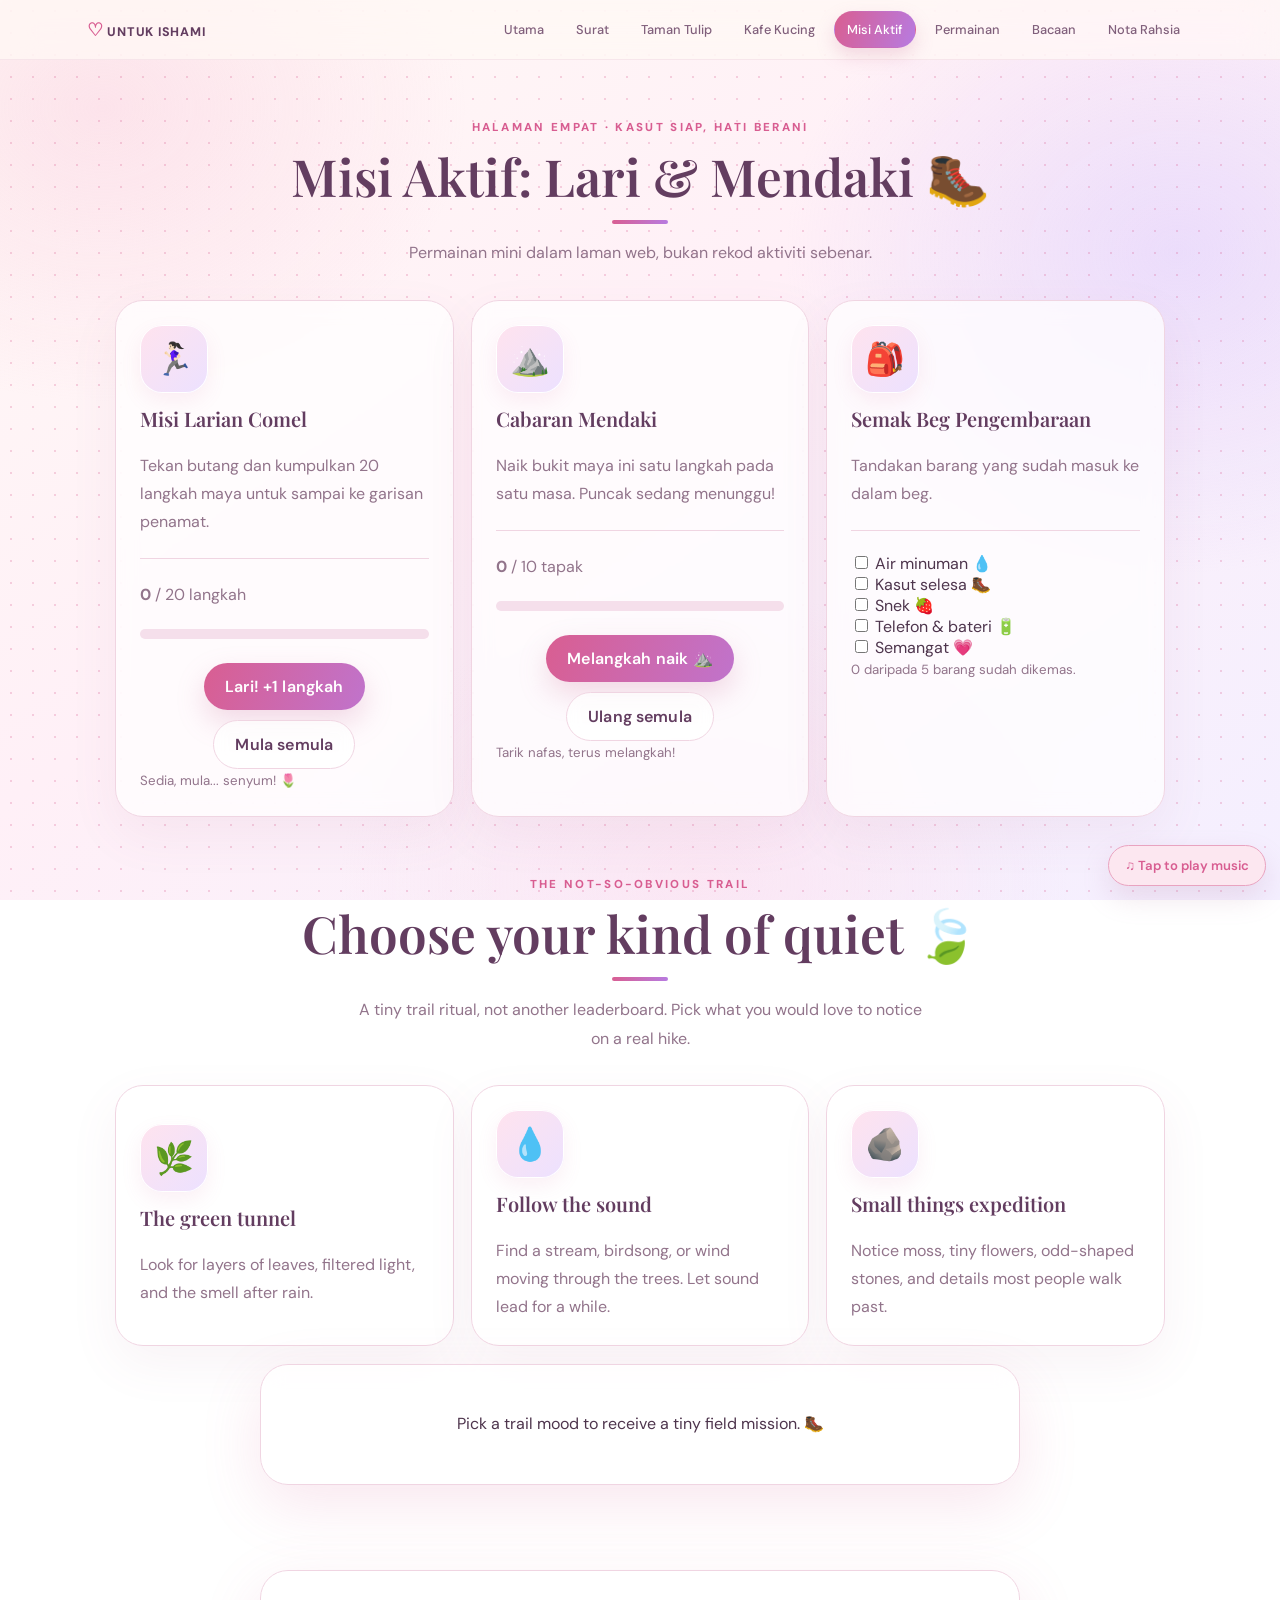
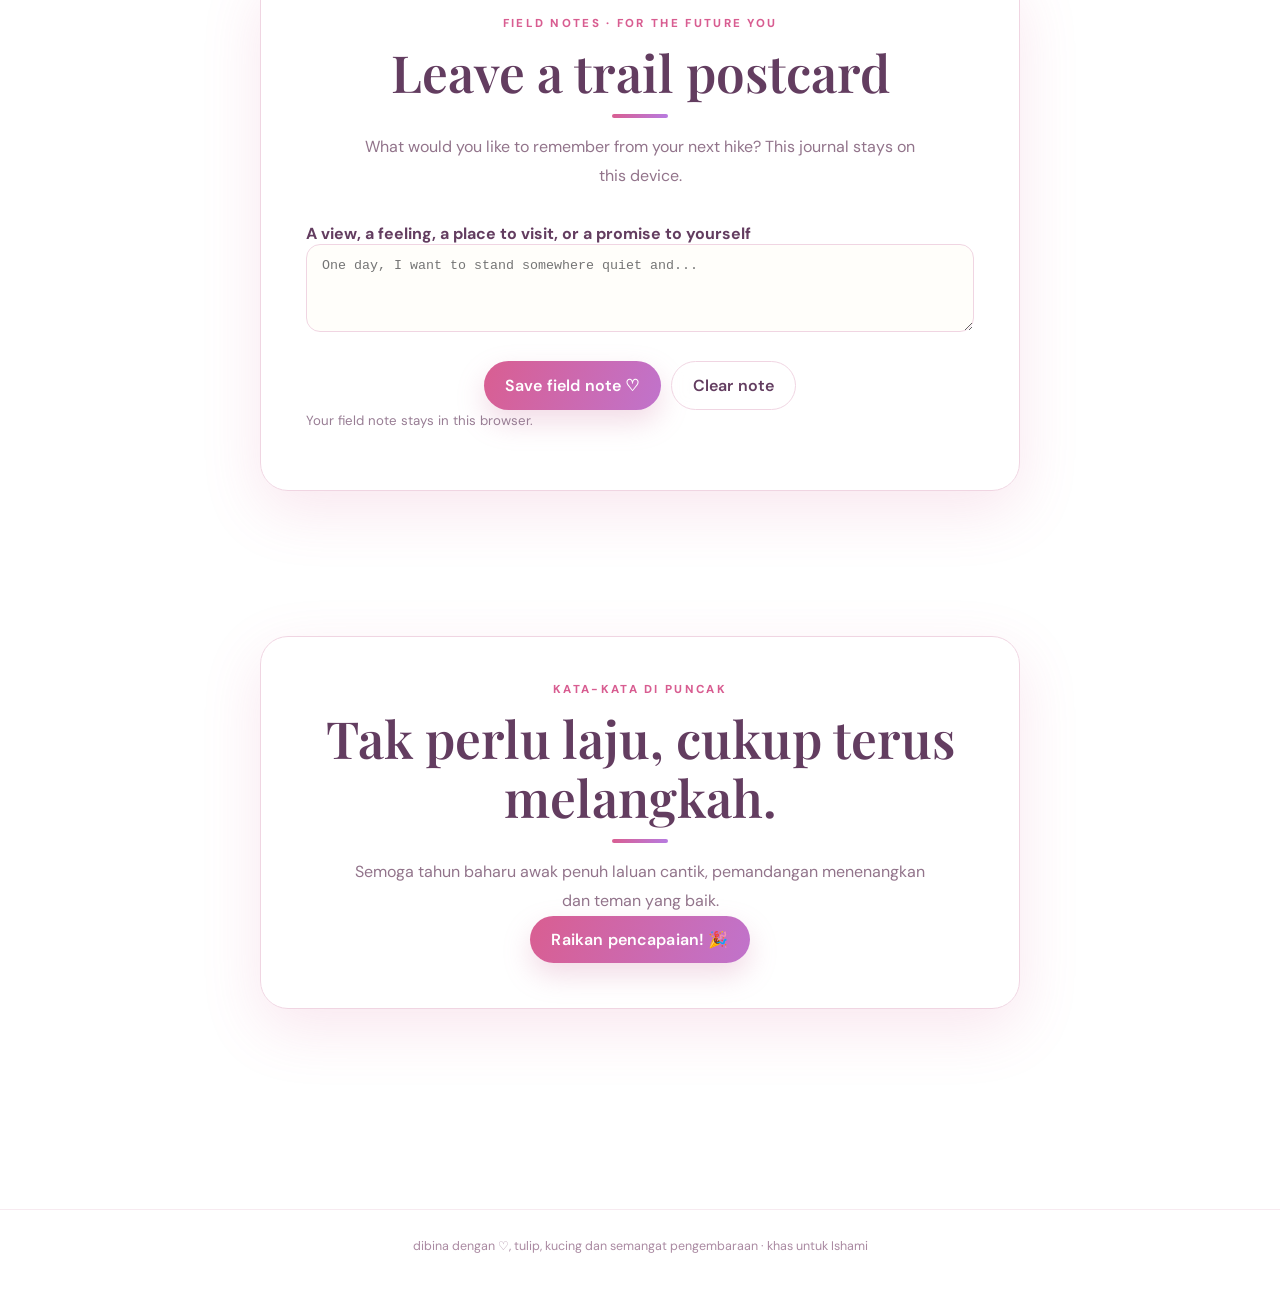
==== adventure.html @ 8a14c010 "Add files via upload" ====
<!doctype html><html lang="ms"><head><meta charset="utf-8"><meta name="viewport" content="width=device-width,initial-scale=1"><meta name="theme-color" content="#fff4f8"><title>Misi Aktif | Untuk Ishami ♡</title><link rel="icon" type="image/svg+xml" href="favicon.svg"><link rel="icon" href="favicon.ico" sizes="any"><link rel="apple-touch-icon" href="apple-touch-icon.png"><script src="lock.js"></script><script src="music.js"></script><link rel="stylesheet" href="style.css"></head><body><div class="topbar"><nav class="nav"><a class="brand" href="index.html"><span>♡</span> untuk Ishami</a><div class="navlinks"><a class="" href="index.html">Utama</a><a class="" href="letter.html">Surat</a><a class="" href="garden.html">Taman Tulip</a><a class="" href="cats.html">Kafe Kucing</a><a class="active" href="adventure.html">Misi Aktif</a><a class="" href="wishes.html">Permainan</a><a href="library.html">Bacaan</a><a href="messages.html">Nota Rahsia</a></div></nav></div><main class="section wrap"><div class="section-head"><div class="kicker">halaman empat · kasut siap, hati berani</div><h2>Misi Aktif: Lari & Mendaki 🥾</h2><p class="muted">Permainan mini dalam laman web, bukan rekod aktiviti sebenar.</p></div><div class="grid"><article class="card"><span class="big">🏃🏻‍♀️</span><h3>Misi Larian Comel</h3><p>Tekan butang dan kumpulkan 20 langkah maya untuk sampai ke garisan penamat.</p><div class="divider"></div><p><strong id="runScore">0</strong> / 20 langkah</p><div class="progress"><span id="runProgress"></span></div><div class="actions"><button class="btn" id="runStep">Lari! +1 langkah</button><button class="btn secondary" id="runReset">Mula semula</button></div><p class="tiny" id="runMessage">Sedia, mula... senyum! 🌷</p></article><article class="card"><span class="big">⛰️</span><h3>Cabaran Mendaki</h3><p>Naik bukit maya ini satu langkah pada satu masa. Puncak sedang menunggu!</p><div class="divider"></div><p><strong id="hikeScore">0</strong> / 10 tapak</p><div class="progress"><span id="hikeProgress"></span></div><div class="actions"><button class="btn" id="hikeStep">Melangkah naik ⛰️</button><button class="btn secondary" id="hikeReset">Ulang semula</button></div><p class="tiny" id="hikeMessage">Tarik nafas, terus melangkah!</p></article><article class="card"><span class="big">🎒</span><h3>Semak Beg Pengembaraan</h3><p>Tandakan barang yang sudah masuk ke dalam beg.</p><div class="divider"></div><label><input type="checkbox"> Air minuman 💧</label><br><label><input type="checkbox"> Kasut selesa 🥾</label><br><label><input type="checkbox"> Snek 🍓</label><br><label><input type="checkbox"> Telefon & bateri 🔋</label><br><label><input type="checkbox"> Semangat 💗</label><p class="tiny" id="packMessage">0 daripada 5 barang sudah dikemas.</p></article></div><section class="section"><div class="section-head"><div class="kicker">the not-so-obvious trail</div><h2>Choose your kind of quiet 🍃</h2><p class="muted">A tiny trail ritual, not another leaderboard. Pick what you would love to notice on a real hike.</p></div><div class="grid trail-moods"><button class="card trail-choice" data-trail="green"><span class="big">🌿</span><h3>The green tunnel</h3><p>Look for layers of leaves, filtered light, and the smell after rain.</p></button><button class="card trail-choice" data-trail="water"><span class="big">💧</span><h3>Follow the sound</h3><p>Find a stream, birdsong, or wind moving through the trees. Let sound lead for a while.</p></button><button class="card trail-choice" data-trail="stones"><span class="big">🪨</span><h3>Small things expedition</h3><p>Notice moss, tiny flowers, odd-shaped stones, and details most people walk past.</p></button></div><div class="panel trail-output" id="trailOutput">Pick a trail mood to receive a tiny field mission. 🥾</div></section>
<section class="section" style="padding-top:0"><div class="panel"><div class="section-head"><div class="kicker">field notes · for the future you</div><h2>Leave a trail postcard</h2><p class="muted">What would you like to remember from your next hike? This journal stays on this device.</p></div><label for="trailNote">A view, a feeling, a place to visit, or a promise to yourself</label><textarea id="trailNote" rows="4" placeholder="One day, I want to stand somewhere quiet and..."></textarea><div class="actions"><button class="btn" id="saveTrailNote">Save field note ♡</button><button class="btn secondary" id="clearTrailNote">Clear note</button></div><p id="trailSaveStatus" class="tiny">Your field note stays in this browser.</p></div></section>
<section class="section"><div class="panel section-head"><div class="kicker">kata-kata di puncak</div><h2>Tak perlu laju, cukup terus melangkah.</h2><p class="muted">Semoga tahun baharu awak penuh laluan cantik, pemandangan menenangkan dan teman yang baik.</p><button class="btn" data-burst>Raikan pencapaian! 🎉</button></div></section></main><script>(function(){let r=0,h=0;function paint(){document.getElementById('runScore').textContent=r;document.getElementById('runProgress').style.width=r/20*100+'%';document.getElementById('runMessage').textContent=r===20?'GARISAN PENAMAT! Hebatnya awak! 🏅':'Teruskan! Setiap langkah bawa awak lebih dekat. 🏃🏻‍♀️';document.getElementById('hikeScore').textContent=h;document.getElementById('hikeProgress').style.width=h/10*100+'%';document.getElementById('hikeMessage').textContent=h===10?'AWAK TIBA DI PUNCAK! Nikmati pemandangan! 🏔️':'Satu langkah lagi menuju puncak. ⛰️'}document.getElementById('runStep').onclick=()=>{if(r<20)r++;paint();if(r===20)burst()};document.getElementById('hikeStep').onclick=()=>{if(h<10)h++;paint();if(h===10)burst()};document.getElementById('runReset').onclick=()=>{r=0;paint()};document.getElementById('hikeReset').onclick=()=>{h=0;paint()};document.querySelectorAll('input[type=checkbox]').forEach(c=>c.onchange=()=>{let n=[...document.querySelectorAll('input[type=checkbox]')].filter(x=>x.checked).length;document.getElementById('packMessage').textContent=n+' daripada 5 barang sudah dikemas.'})})();document.querySelectorAll('[data-trail]').forEach(b=>b.addEventListener('click',()=>{document.querySelectorAll('[data-trail]').forEach(x=>x.classList.remove('chosen'));b.classList.add('chosen');const tips={green:'Tiny mission: find three shades of green, then stop for one minute and watch the light change. No photo required. 🌿',water:'Tiny mission: pause somewhere safe, close your eyes for ten seconds, and identify three different sounds. 💧',stones:'Tiny mission: spot one tiny living thing and one pattern in a rock or tree bark. Leave everything where it belongs. 🪨'};document.getElementById('trailOutput').textContent=tips[b.dataset.trail];}));const tn=document.getElementById('trailNote'),ts=document.getElementById('trailSaveStatus');try{tn.value=localStorage.getItem('ishamiTrailNote')||'';}catch(e){}document.getElementById('saveTrailNote').onclick=()=>{try{localStorage.setItem('ishamiTrailNote',tn.value);ts.textContent='Saved to this device. Keep this little postcard for later. ♡';}catch(e){ts.textContent='Could not save, but your note remains on screen for now.';}};document.getElementById('clearTrailNote').onclick=()=>{tn.value='';try{localStorage.removeItem('ishamiTrailNote');}catch(e){}ts.textContent='Field note cleared.';};</script><footer class="footer">dibina dengan ♡, tulip, kucing dan semangat pengembaraan · khas untuk Ishami</footer><script src="script.js"></script></body></html>
---- style.css ----
@import url('https://fonts.googleapis.com/css2?family=DM+Sans:wght@400;500;600;700&family=Great+Vibes&family=Playfair+Display:wght@500;600;700&display=swap');
:root{--rose:#d85d91;--rose2:#f5a9c8;--plum:#633d60;--ink:#4e354d;--muted:#92748b;--cream:#fff9f5;--lilac:#eee5ff;--card:#fffdfbe8;--line:#f0d5e2;--shadow:0 18px 50px #9c5b8212}
*{box-sizing:border-box}html{scroll-behavior:smooth}body{margin:0;min-height:100vh;color:var(--ink);font-family:"DM Sans",sans-serif;background:linear-gradient(145deg,#fff9f5,#fff0f7 48%,#f4efff);overflow-x:hidden}
body:before{content:"";position:fixed;inset:0;z-index:-1;pointer-events:none;opacity:.25;background-image:radial-gradient(#d85d91 1px,transparent 1px);background-size:22px 22px}
a{color:inherit;text-decoration:none}button,input{font:inherit}button{cursor:pointer}.topbar{position:sticky;top:0;z-index:20;background:#fff9f5d9;backdrop-filter:blur(16px);border-bottom:1px solid #f0d5e280}.nav{max-width:1150px;margin:auto;padding:13px 22px;display:flex;align-items:center;justify-content:space-between;gap:15px}.brand{font-weight:800;letter-spacing:.06em;font-size:.78rem;text-transform:uppercase;color:var(--plum);white-space:nowrap}.brand span{color:var(--rose);font-size:1.1rem}.navlinks{display:flex;gap:6px;align-items:center;flex-wrap:wrap;justify-content:flex-end}.navlinks a,.music-btn{padding:9px 12px;border-radius:999px;font-size:.8rem;color:#805f7b;border:1px solid transparent;background:transparent}.navlinks a:hover,.navlinks a.active{background:#fff;border-color:var(--line);color:var(--rose)}.music-btn{background:#fff;border-color:var(--line)}.wrap{width:min(1050px,calc(100% - 36px));margin:auto}.hero{min-height:78vh;display:grid;place-items:center;text-align:center;padding:75px 0 65px;position:relative}.hero-inner{max-width:800px;position:relative;z-index:1}.eyebrow,.kicker{font-size:.72rem;letter-spacing:.2em;text-transform:uppercase;font-weight:800;color:var(--rose)}h1,h2,h3,p{margin-top:0}h1{font:400 clamp(4.5rem,12vw,8.8rem)/.98 "Great Vibes",cursive;color:#b64d80;margin:20px 0;text-shadow:0 8px 30px #e9a4c633}h2{font:600 clamp(2rem,5vw,3.2rem)/1.15 "Playfair Display",serif;color:var(--plum);margin:12px 0 15px}h3{font:600 1.25rem "Playfair Display",serif;color:var(--plum)}.lead{font:500 clamp(1.1rem,3vw,1.55rem)/1.6 "Playfair Display",serif;color:#76556e;max-width:650px;margin:0 auto 15px}.muted{color:var(--muted);line-height:1.8}.btn{border:0;border-radius:999px;padding:13px 21px;background:linear-gradient(110deg,#d95e91,#b77be1);color:white;box-shadow:0 12px 28px #cf78a044;display:inline-flex;align-items:center;justify-content:center;gap:8px;transition:transform .2s,box-shadow .2s}.btn:hover{transform:translateY(-3px);box-shadow:0 16px 34px #cf78a066}.btn.secondary{background:#fff;color:var(--plum);border:1px solid var(--line);box-shadow:none}.actions{display:flex;justify-content:center;gap:10px;flex-wrap:wrap;margin-top:24px}.float{position:absolute;user-select:none;animation:drift 6s ease-in-out infinite;filter:drop-shadow(0 6px 8px #d879a533)}.f1{top:15%;left:9%;font-size:3.4rem}.f2{top:22%;right:10%;font-size:2.8rem;animation-delay:-2s}.f3{bottom:12%;left:16%;font-size:2.4rem;animation-delay:-3s}.f4{bottom:15%;right:14%;font-size:3.1rem;animation-delay:-1s}@keyframes drift{0%,100%{transform:translateY(0) rotate(-7deg)}50%{transform:translateY(-15px) rotate(8deg)}}.section{padding:60px 0 85px}.section-head{text-align:center;margin-bottom:32px}.section-head .muted{max-width:580px;margin:0 auto}.grid{display:grid;grid-template-columns:repeat(3,minmax(0,1fr));gap:17px}.card{background:var(--card);border:1px solid var(--line);border-radius:25px;padding:24px;box-shadow:var(--shadow);transition:transform .25s,border-color .25s}.card:hover{transform:translateY(-5px);border-color:#e8b6cc}.card .big{font-size:2.5rem;display:block;margin-bottom:12px}.card p{color:var(--muted);line-height:1.75;margin-bottom:0}.panel{max-width:760px;margin:0 auto;background:var(--card);border:1px solid var(--line);border-radius:28px;padding:clamp(24px,5vw,45px);box-shadow:var(--shadow)}.letter-text{font:1.08rem/2 "Playfair Display",serif;color:#76556e}.signature{font:2.7rem "Great Vibes",cursive;color:#bd5c8b;margin-top:18px}.hidden{display:none}.hidden.show{display:block;animation:fadeUp .5s ease both}@keyframes fadeUp{from{opacity:0;transform:translateY(10px)}to{opacity:1;transform:translateY(0)}}.footer{text-align:center;color:#aa8aa2;font-size:.78rem;padding:28px 15px 36px}.pill{display:inline-block;padding:7px 11px;border-radius:999px;background:#fff;border:1px solid var(--line);font-size:.78rem;color:#946a8a}.countdown{display:flex;justify-content:center;gap:10px;flex-wrap:wrap;margin:25px 0}.time-box{min-width:78px;padding:14px 12px;border-radius:18px;background:#fff;border:1px solid var(--line)}.time-box strong{display:block;font:600 1.8rem "Playfair Display",serif;color:#b64d80}.time-box span{font-size:.68rem;text-transform:uppercase;letter-spacing:.12em;color:#96728e}.tiny{font-size:.83rem;color:#987d94;line-height:1.7}.divider{height:1px;background:var(--line);margin:22px 0}.garden{display:grid;grid-template-columns:repeat(4,1fr);gap:12px}.flower{border:1px solid var(--line);border-radius:22px;min-height:130px;background:#fffdfb;display:grid;place-items:center;font-size:2.6rem;transition:transform .2s;position:relative}.flower:hover{transform:rotate(-4deg) scale(1.04)}.flower small{display:block;font-size:.72rem;color:var(--muted);text-align:center;margin-top:5px}.flower .flower-content{text-align:center}.cat-grid{display:grid;grid-template-columns:repeat(3,1fr);gap:14px}.cat{background:#fff;border:1px solid var(--line);border-radius:25px;padding:20px;text-align:center;cursor:pointer;transition:transform .2s}.cat:hover{transform:translateY(-5px) rotate(1deg)}.cat-face{font-size:4rem;display:block}.cat p{color:var(--muted);font-size:.9rem;line-height:1.6}.cat-status{min-height:25px;text-align:center;color:var(--rose);margin-top:20px;font-weight:700}.book-list{display:grid;grid-template-columns:repeat(2,1fr);gap:14px}.book{display:flex;gap:16px;align-items:center;background:#fff;border:1px solid var(--line);border-radius:22px;padding:18px}.book-cover{width:64px;height:90px;flex-shrink:0;border-radius:8px 12px 12px 8px;background:linear-gradient(135deg,#e9c1d5,#b9a4e5);box-shadow:inset 5px 0 #ffffff66;display:grid;place-items:center;font-size:1.8rem}.book:nth-child(2n) .book-cover{background:linear-gradient(135deg,#f4d7a7,#e9a9bd)}.book:nth-child(3n) .book-cover{background:linear-gradient(135deg,#c7e5d5,#b3b0e7)}.book h3{margin:0 0 6px}.book p{font-size:.85rem;color:var(--muted);line-height:1.6;margin:0}.jar{font-size:5rem;display:block;text-align:center;filter:drop-shadow(0 12px 14px #b67ba233)}.wish-output{min-height:95px;display:grid;place-items:center;text-align:center;font:1.25rem/1.6 "Playfair Display",serif;color:#855d7d;margin:18px 0}.quiz-options{display:flex;flex-wrap:wrap;justify-content:center;gap:10px;margin:22px 0}.quiz-options button{border:1px solid var(--line);background:#fff;border-radius:999px;padding:11px 16px;color:var(--plum)}.quiz-options button:hover,.quiz-options button.chosen{background:#fce7f0;border-color:#e9a3c0}.answer{min-height:26px;text-align:center;color:var(--rose);font-weight:700}.sparkle{position:fixed;pointer-events:none;z-index:99;font-size:18px;animation:pop 1s ease-out forwards}@keyframes pop{0%{opacity:1;transform:translate(0,0) scale(.5)}100%{opacity:0;transform:translate(var(--dx),var(--dy)) rotate(160deg) scale(1.5)}}.progress{height:8px;background:#f5dfeb;border-radius:99px;overflow:hidden;margin:20px 0}.progress span{display:block;height:100%;width:0;background:linear-gradient(90deg,#d95e91,#b77be1);transition:width .3s}.endcap{text-align:center;padding:30px 0}.endcap .end-emoji{font-size:2.4rem}@media(max-width:760px){.nav{align-items:flex-start;flex-direction:column}.navlinks{justify-content:flex-start}.navlinks a{padding:8px 10px}.grid{grid-template-columns:1fr}.cat-grid{grid-template-columns:repeat(2,1fr)}.garden{grid-template-columns:repeat(2,1fr)}.book-list{grid-template-columns:1fr}.f1{left:3%;top:13%}.f2{right:3%;top:18%}.f3{left:5%;bottom:8%}.f4{right:5%;bottom:9%}.hero{min-height:75vh}}@media(prefers-reduced-motion:reduce){*,*:before,*:after{animation-duration:.01ms!important;animation-iteration-count:1!important;scroll-behavior:auto!important;transition:none!important}}

/* ===================== GUI UPGRADE ===================== */
:root{--grad:linear-gradient(110deg,#d95e91,#b77be1);--glass:#ffffffb8;--glow:0 20px 60px #d85d9126}
body{background:linear-gradient(145deg,#fff9f5,#fff0f7 45%,#f4efff) fixed}
body:after{content:"";position:fixed;inset:0;z-index:-2;pointer-events:none;background:
 radial-gradient(520px 420px at 8% 12%,#f9c6dc66,transparent 70%),
 radial-gradient(560px 460px at 92% 28%,#d3c0ff66,transparent 70%),
 radial-gradient(520px 420px at 55% 98%,#ffd9e866,transparent 70%)}
:focus-visible{outline:3px solid #d85d9166;outline-offset:3px;border-radius:12px}

/* nav */
.topbar{background:#fff9f5b3;backdrop-filter:blur(18px) saturate(1.4)}
.nav{padding:11px 22px}
.navlinks a{transition:all .2s;font-weight:500}
.navlinks a.active{background:var(--grad);color:#fff;border-color:transparent;box-shadow:0 8px 18px #cf78a040}
.navlinks a:not(.active):hover{transform:translateY(-1px)}
.music-btn{transition:all .2s}.music-btn:hover,.music-btn[aria-pressed=true]{background:#fce7f0;border-color:#e9a3c0;color:var(--rose)}

/* hero */
.eyebrow{display:inline-block;padding:7px 14px;border-radius:999px;background:var(--glass);border:1px solid var(--line);box-shadow:0 6px 18px #d85d9110}
h1{background:linear-gradient(120deg,#c9457f,#a56ad8);-webkit-background-clip:text;background-clip:text;color:transparent;text-shadow:none;filter:drop-shadow(0 8px 22px #e9a4c64d);padding:0 .1em}
.hero-inner>*{animation:fadeUp .8s ease both}
.hero-inner>*:nth-child(2){animation-delay:.08s}.hero-inner>*:nth-child(3){animation-delay:.16s}.hero-inner>*:nth-child(4){animation-delay:.24s}.hero-inner>*:nth-child(5){animation-delay:.32s}.hero-inner>*:nth-child(6){animation-delay:.4s}.hero-inner>*:nth-child(7){animation-delay:.48s}
.btn{font-weight:600;letter-spacing:.01em;background-size:140% 100%;background-position:0 0}
.btn:hover{background-position:100% 0}.btn:active{transform:translateY(-1px) scale(.98)}
.btn.secondary{background:var(--glass);backdrop-filter:blur(8px)}

/* countdown boxes */
.time-box{background:var(--glass);backdrop-filter:blur(10px);border-radius:22px;min-width:88px;padding:16px 14px;box-shadow:0 12px 30px #d85d9114;position:relative;overflow:hidden}
.time-box:before{content:"";position:absolute;left:0;right:0;top:0;height:4px;background:var(--grad)}
.time-box strong{font-size:2.1rem;background:var(--grad);-webkit-background-clip:text;background-clip:text;color:transparent;font-variant-numeric:tabular-nums}

/* cards / panels */
.card{position:relative;overflow:hidden;background:var(--glass);backdrop-filter:blur(10px);border-radius:28px}
.card:before{content:"";position:absolute;inset:0 0 auto 0;height:4px;background:var(--grad);opacity:0;transition:opacity .25s}
.card:hover{transform:translateY(-7px);box-shadow:var(--glow)}.card:hover:before{opacity:1}
.card .big{width:68px;height:68px;border-radius:22px;display:grid;place-items:center;font-size:2rem;background:linear-gradient(135deg,#ffe3ee,#ece1ff);box-shadow:inset 0 0 0 1px #fff,0 8px 20px #d85d9118;transition:transform .3s}
.card:hover .big{transform:rotate(-8deg) scale(1.08)}
.panel{background:var(--glass);backdrop-filter:blur(12px);box-shadow:var(--glow)}
.section-head h2:after{content:"";display:block;width:56px;height:4px;border-radius:9px;margin:14px auto 0;background:var(--grad)}
.panel.section-head h2:after,.panel .section-head h2:after{margin-top:12px}
.flower,.cat,.book,.quiz-options button{transition:transform .2s,box-shadow .2s,background .2s,border-color .2s}
.flower:hover,.cat:hover,.book:hover{box-shadow:var(--glow)}
.flower.picked{background:linear-gradient(135deg,#ffe3ee,#ece1ff);border-color:#e9a3c0;box-shadow:var(--glow)}
.cat{background:var(--glass)}.book{background:var(--glass)}.book:hover{transform:translateY(-3px)}
.progress{height:10px}.footer{border-top:1px solid #f0d5e280;margin-top:30px}
.endcap{padding:50px 0}

/* mobile nav: one swipeable row */
@media(max-width:760px){.navlinks{flex-wrap:nowrap;overflow-x:auto;width:100%;padding-bottom:4px;scrollbar-width:none}.navlinks::-webkit-scrollbar{display:none}.navlinks a,.music-btn{white-space:nowrap;flex:none}.time-box{min-width:70px}.time-box strong{font-size:1.7rem}}

/* ===================== LOCK SCREEN ===================== */
.lock-screen{min-height:100vh;min-height:100dvh;display:grid;place-items:center;padding:28px 18px;position:relative;overflow:hidden;text-align:center}
.lock-card{position:relative;z-index:1;width:min(640px,100%);padding:clamp(28px,6vw,52px) clamp(18px,5vw,44px);border-radius:36px;background:#ffffffc7;backdrop-filter:blur(16px);border:1px solid #fff;box-shadow:0 30px 80px #b67ba233,inset 0 0 0 1px #f0d5e2;animation:fadeUp .9s ease both}
.gift{font-size:4.6rem;line-height:1;background:none;border:0;padding:6px;display:inline-block;filter:drop-shadow(0 14px 16px #b67ba24d);animation:bob 3.2s ease-in-out infinite}
.gift.shake{animation:shake .6s ease}
@keyframes bob{0%,100%{transform:translateY(0) rotate(-3deg)}50%{transform:translateY(-10px) rotate(3deg)}}
@keyframes shake{0%,100%{transform:rotate(0)}15%{transform:rotate(-14deg)}35%{transform:rotate(12deg)}55%{transform:rotate(-9deg)}75%{transform:rotate(6deg)}}
.lock-title{font-size:clamp(3.4rem,13vw,6rem);margin:14px 0 8px}
.lock-count{margin:22px 0 18px;flex-wrap:nowrap}
.lock-count .time-box{flex:1;min-width:0;max-width:130px}
.lock-bar{height:10px;background:#f5dfeb;border-radius:99px;overflow:hidden;margin:6px auto 16px;max-width:420px}
.lock-bar span{display:block;height:100%;width:3%;border-radius:99px;background:var(--grad);transition:width 1s linear}
.lk{position:absolute;user-select:none;font-size:2.6rem;animation:drift 6s ease-in-out infinite;filter:drop-shadow(0 6px 8px #d879a533);opacity:.9}
.lk1{top:9%;left:8%}.lk2{top:16%;right:9%;animation-delay:-2s}.lk3{bottom:12%;left:10%;animation-delay:-4s;font-size:3rem}.lk4{bottom:20%;right:12%;animation-delay:-1s}.lk5{top:52%;left:3%;animation-delay:-3s;font-size:2rem}.lk6{top:44%;right:4%;animation-delay:-5s;font-size:2rem;color:#d85d91}
@media(max-width:560px){.lk{font-size:1.9rem}.lock-count{gap:7px}.lock-count .time-box{padding:12px 4px;border-radius:16px}.lock-count .time-box strong{font-size:1.5rem}.lock-count .time-box span{font-size:.58rem;letter-spacing:.06em}}

/* floating music button */
.music-fab{position:fixed;right:14px;bottom:14px;z-index:9998;max-width:calc(100vw - 28px);padding:11px 16px;border-radius:999px;border:1px solid var(--line);background:#ffffffe6;backdrop-filter:blur(10px);color:var(--plum);font-weight:600;font-size:.82rem;box-shadow:0 12px 28px #b67ba233;transition:transform .2s,box-shadow .2s}
.music-fab:hover{transform:translateY(-2px);box-shadow:0 16px 34px #b67ba24d}
.music-fab[aria-pressed=true]{background:var(--grad);color:#fff;border-color:transparent}
.music-fab.waiting{animation:pulse 1.6s ease-in-out infinite;background:#fce7f0;border-color:#e9a3c0;color:var(--rose)}
@keyframes pulse{0%,100%{transform:scale(1)}50%{transform:scale(1.07)}}


/* New birthday pages: real-flower photography, next-read shelf, private notes, and trail journal */
.tulip-photo-wrap{position:relative;overflow:hidden;border-radius:22px;margin:24px 0 28px;box-shadow:0 14px 38px #9c5b8220;max-height:370px}
.tulip-photo{display:block;width:100%;height:clamp(220px,38vw,370px);object-fit:cover}
.photo-note{position:absolute;left:16px;bottom:16px;padding:10px 14px;border-radius:999px;background:#fffdf0e8;color:#80536e;font:italic 1rem "Playfair Display",serif}
.next-read-panel{max-width:820px}.book-hero{display:flex;align-items:center;gap:24px}.book-stack{display:flex;align-items:center;font-size:3rem;min-width:120px}.book-stack span{display:inline-block;margin-left:-12px;filter:drop-shadow(0 8px 8px #9c5b8220)}.book-stack span:first-child{margin-left:0;transform:rotate(-10deg)}.book-stack span:nth-child(2){transform:translateY(-8px)}.book-stack span:nth-child(3){transform:rotate(9deg)}
.next-read-form{display:grid;gap:10px}.next-read-form label,.private-note-panel label,.panel label[for="trailNote"]{font-weight:700;color:var(--plum);margin-top:7px}.next-read-form input,.next-read-form textarea,.private-note-panel textarea,.panel textarea{width:100%;border:1px solid var(--line);background:#fffefa;border-radius:14px;padding:13px 15px;color:var(--ink);outline:none}.next-read-form input:focus,.next-read-form textarea:focus,.private-note-panel textarea:focus,.panel textarea:focus{border-color:#d85d91;box-shadow:0 0 0 3px #d85d911c}
.private-note-panel{max-width:780px}.private-note-icon{text-align:center;font-size:3rem;margin-bottom:15px}.privacy-note{line-height:1.7;margin-top:25px;padding:14px 16px;border-radius:14px;background:#fff7ed;border:1px solid #f2dfca;color:#8a6d5d}.sealed-note{margin-top:24px;border:1px dashed #d85d91;border-radius:18px;padding:20px;background:#fff8fc}.sealed-note p{white-space:pre-wrap;line-height:1.9;margin-bottom:0}
.trail-choice{width:100%;text-align:left;color:inherit;border:1px solid var(--line);font:inherit;cursor:pointer}.trail-choice.chosen{border-color:var(--rose);background:#fff3f8;box-shadow:0 0 0 3px #d85d9118}.trail-output{margin-top:18px;text-align:center;line-height:1.8}.trail-moods{grid-template-columns:repeat(3,minmax(0,1fr))}
@media(max-width:700px){.book-hero{align-items:flex-start;gap:12px;flex-direction:column}.book-stack{font-size:2.4rem}.trail-moods{grid-template-columns:1fr}.nav{align-items:flex-start;flex-direction:column}.navlinks{justify-content:flex-start}.navlinks a{padding:8px 10px}}
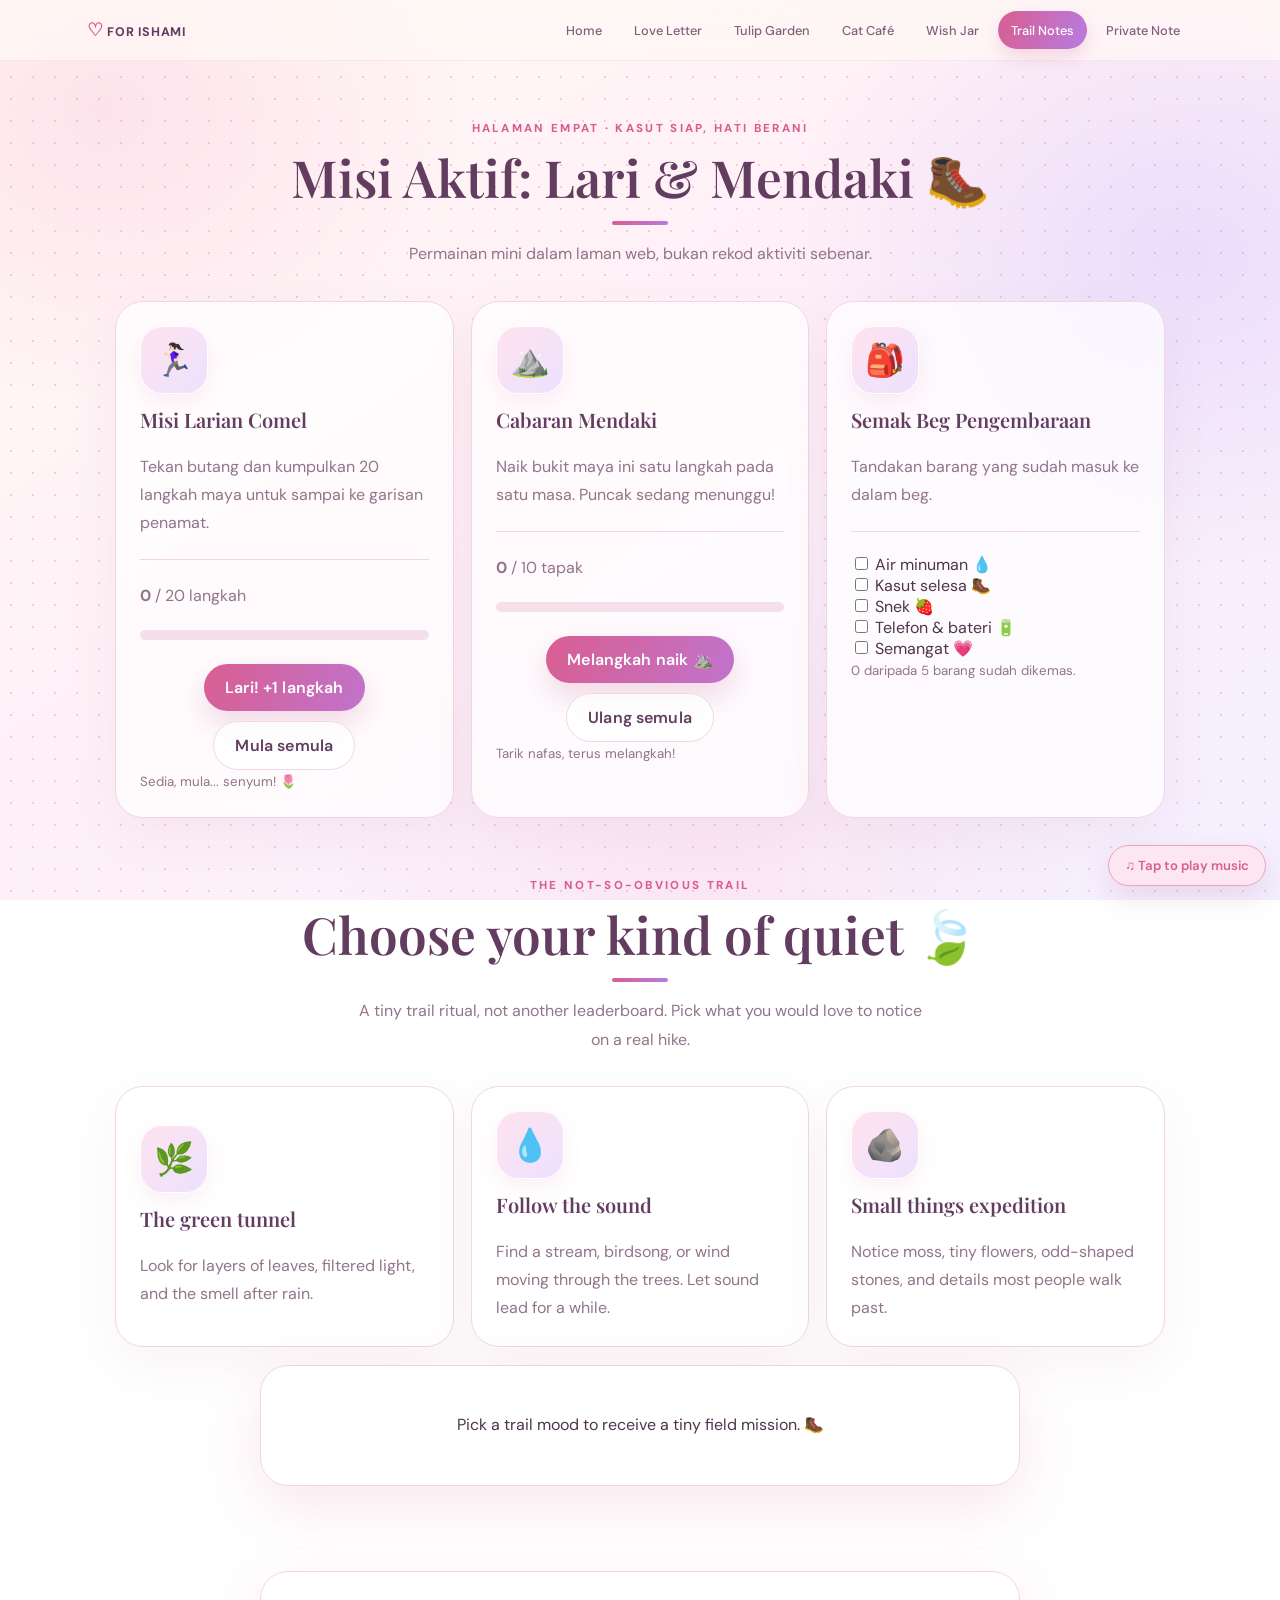
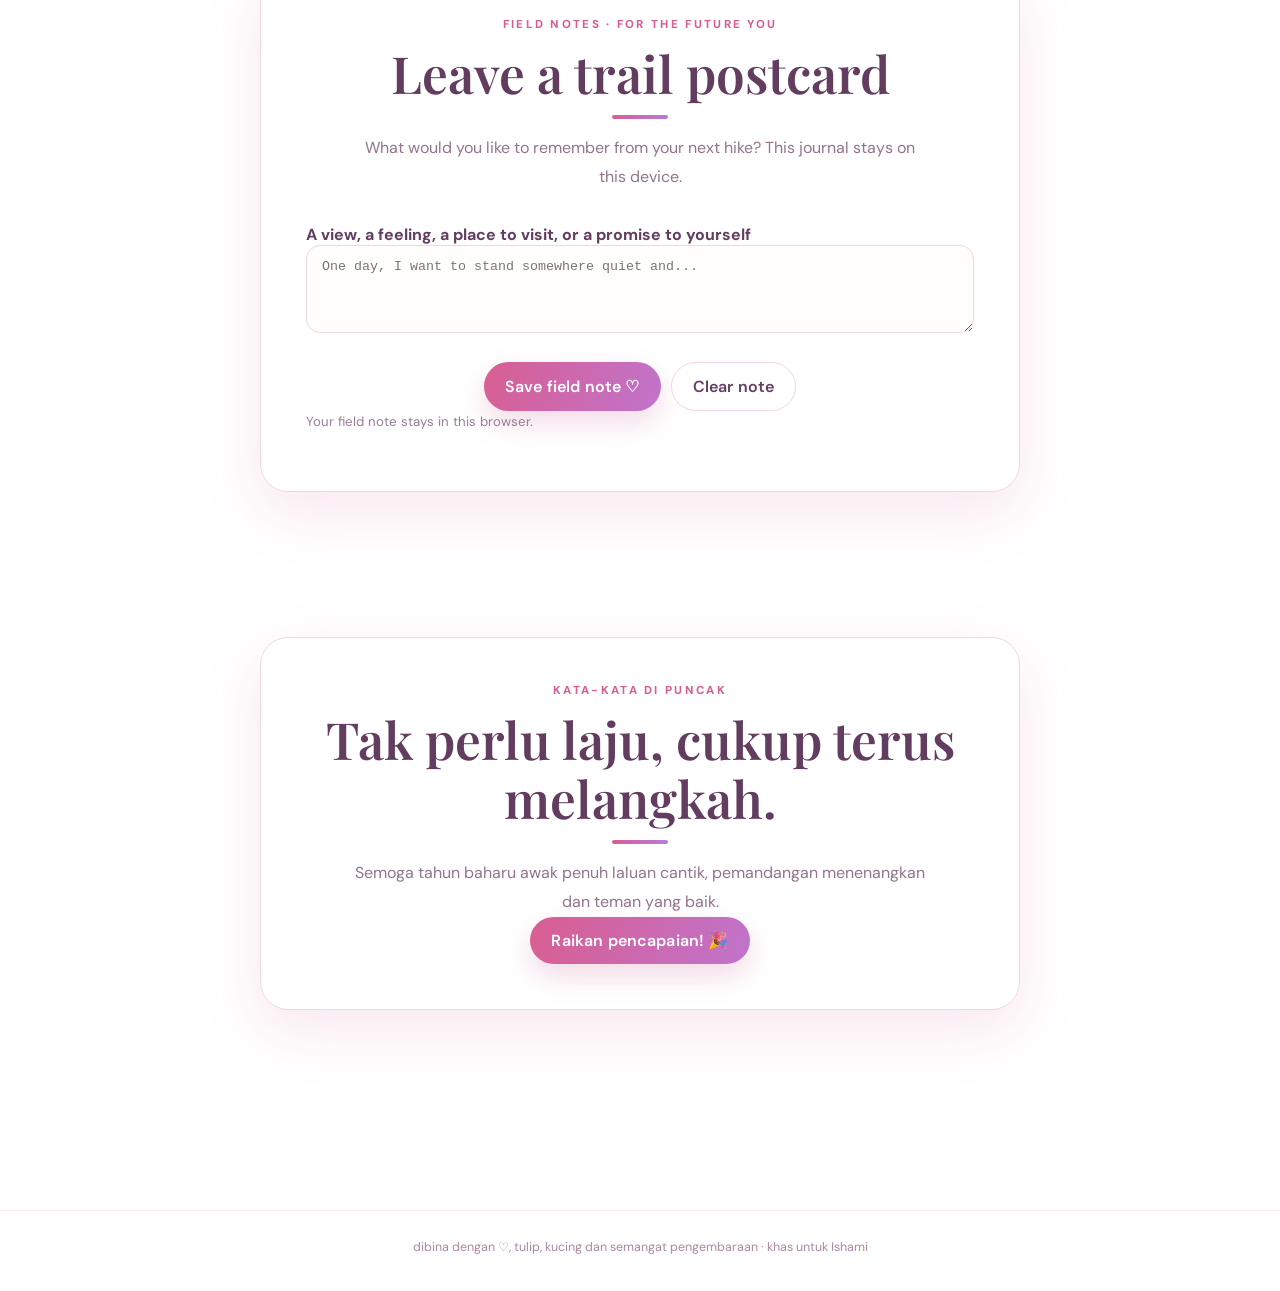
==== commit d902b32a: "Add files via upload" ====
--- a/adventure.html
+++ b/adventure.html
@@ -1,3 +1,3 @@
-<!doctype html><html lang="ms"><head><meta charset="utf-8"><meta name="viewport" content="width=device-width,initial-scale=1"><meta name="theme-color" content="#fff4f8"><title>Misi Aktif | Untuk Ishami ♡</title><link rel="icon" type="image/svg+xml" href="favicon.svg"><link rel="icon" href="favicon.ico" sizes="any"><link rel="apple-touch-icon" href="apple-touch-icon.png"><script src="lock.js"></script><script src="music.js"></script><link rel="stylesheet" href="style.css"></head><body><div class="topbar"><nav class="nav"><a class="brand" href="index.html"><span>♡</span> untuk Ishami</a><div class="navlinks"><a class="" href="index.html">Utama</a><a class="" href="letter.html">Surat</a><a class="" href="garden.html">Taman Tulip</a><a class="" href="cats.html">Kafe Kucing</a><a class="active" href="adventure.html">Misi Aktif</a><a class="" href="wishes.html">Permainan</a><a href="library.html">Bacaan</a><a href="messages.html">Nota Rahsia</a></div></nav></div><main class="section wrap"><div class="section-head"><div class="kicker">halaman empat · kasut siap, hati berani</div><h2>Misi Aktif: Lari & Mendaki 🥾</h2><p class="muted">Permainan mini dalam laman web, bukan rekod aktiviti sebenar.</p></div><div class="grid"><article class="card"><span class="big">🏃🏻‍♀️</span><h3>Misi Larian Comel</h3><p>Tekan butang dan kumpulkan 20 langkah maya untuk sampai ke garisan penamat.</p><div class="divider"></div><p><strong id="runScore">0</strong> / 20 langkah</p><div class="progress"><span id="runProgress"></span></div><div class="actions"><button class="btn" id="runStep">Lari! +1 langkah</button><button class="btn secondary" id="runReset">Mula semula</button></div><p class="tiny" id="runMessage">Sedia, mula... senyum! 🌷</p></article><article class="card"><span class="big">⛰️</span><h3>Cabaran Mendaki</h3><p>Naik bukit maya ini satu langkah pada satu masa. Puncak sedang menunggu!</p><div class="divider"></div><p><strong id="hikeScore">0</strong> / 10 tapak</p><div class="progress"><span id="hikeProgress"></span></div><div class="actions"><button class="btn" id="hikeStep">Melangkah naik ⛰️</button><button class="btn secondary" id="hikeReset">Ulang semula</button></div><p class="tiny" id="hikeMessage">Tarik nafas, terus melangkah!</p></article><article class="card"><span class="big">🎒</span><h3>Semak Beg Pengembaraan</h3><p>Tandakan barang yang sudah masuk ke dalam beg.</p><div class="divider"></div><label><input type="checkbox"> Air minuman 💧</label><br><label><input type="checkbox"> Kasut selesa 🥾</label><br><label><input type="checkbox"> Snek 🍓</label><br><label><input type="checkbox"> Telefon & bateri 🔋</label><br><label><input type="checkbox"> Semangat 💗</label><p class="tiny" id="packMessage">0 daripada 5 barang sudah dikemas.</p></article></div><section class="section"><div class="section-head"><div class="kicker">the not-so-obvious trail</div><h2>Choose your kind of quiet 🍃</h2><p class="muted">A tiny trail ritual, not another leaderboard. Pick what you would love to notice on a real hike.</p></div><div class="grid trail-moods"><button class="card trail-choice" data-trail="green"><span class="big">🌿</span><h3>The green tunnel</h3><p>Look for layers of leaves, filtered light, and the smell after rain.</p></button><button class="card trail-choice" data-trail="water"><span class="big">💧</span><h3>Follow the sound</h3><p>Find a stream, birdsong, or wind moving through the trees. Let sound lead for a while.</p></button><button class="card trail-choice" data-trail="stones"><span class="big">🪨</span><h3>Small things expedition</h3><p>Notice moss, tiny flowers, odd-shaped stones, and details most people walk past.</p></button></div><div class="panel trail-output" id="trailOutput">Pick a trail mood to receive a tiny field mission. 🥾</div></section>
+<!doctype html><html lang="ms"><head><meta charset="utf-8"><meta name="viewport" content="width=device-width,initial-scale=1,viewport-fit=cover"><meta name="theme-color" content="#fff4f8"><title>Misi Aktif | Untuk Ishami ♡</title><link rel="icon" type="image/svg+xml" href="favicon.svg"><link rel="icon" href="favicon.ico" sizes="any"><link rel="apple-touch-icon" href="apple-touch-icon.png"><script src="lock.js"></script><script src="music.js"></script><link rel="stylesheet" href="style.css"></head><body><div class="topbar"><nav class="nav"><a class="brand" href="index.html"><span>♡</span> for Ishami</a><div class="navlinks"><a class="" href="index.html">Home</a><a class="" href="letter.html">Love Letter</a><a class="" href="garden.html">Tulip Garden</a><a class="" href="cats.html">Cat Café</a><a class="" href="wishes.html">Wish Jar</a><a class="active" href="adventure.html" aria-current="page">Trail Notes</a><a class="" href="messages.html">Private Note</a></div></nav></div><main class="section wrap"><div class="section-head"><div class="kicker">halaman empat · kasut siap, hati berani</div><h2>Misi Aktif: Lari & Mendaki 🥾</h2><p class="muted">Permainan mini dalam laman web, bukan rekod aktiviti sebenar.</p></div><div class="grid"><article class="card"><span class="big">🏃🏻‍♀️</span><h3>Misi Larian Comel</h3><p>Tekan butang dan kumpulkan 20 langkah maya untuk sampai ke garisan penamat.</p><div class="divider"></div><p><strong id="runScore">0</strong> / 20 langkah</p><div class="progress"><span id="runProgress"></span></div><div class="actions"><button class="btn" id="runStep">Lari! +1 langkah</button><button class="btn secondary" id="runReset">Mula semula</button></div><p class="tiny" id="runMessage">Sedia, mula... senyum! 🌷</p></article><article class="card"><span class="big">⛰️</span><h3>Cabaran Mendaki</h3><p>Naik bukit maya ini satu langkah pada satu masa. Puncak sedang menunggu!</p><div class="divider"></div><p><strong id="hikeScore">0</strong> / 10 tapak</p><div class="progress"><span id="hikeProgress"></span></div><div class="actions"><button class="btn" id="hikeStep">Melangkah naik ⛰️</button><button class="btn secondary" id="hikeReset">Ulang semula</button></div><p class="tiny" id="hikeMessage">Tarik nafas, terus melangkah!</p></article><article class="card"><span class="big">🎒</span><h3>Semak Beg Pengembaraan</h3><p>Tandakan barang yang sudah masuk ke dalam beg.</p><div class="divider"></div><label><input type="checkbox"> Air minuman 💧</label><br><label><input type="checkbox"> Kasut selesa 🥾</label><br><label><input type="checkbox"> Snek 🍓</label><br><label><input type="checkbox"> Telefon & bateri 🔋</label><br><label><input type="checkbox"> Semangat 💗</label><p class="tiny" id="packMessage">0 daripada 5 barang sudah dikemas.</p></article></div><section class="section"><div class="section-head"><div class="kicker">the not-so-obvious trail</div><h2>Choose your kind of quiet 🍃</h2><p class="muted">A tiny trail ritual, not another leaderboard. Pick what you would love to notice on a real hike.</p></div><div class="grid trail-moods"><button class="card trail-choice" data-trail="green"><span class="big">🌿</span><h3>The green tunnel</h3><p>Look for layers of leaves, filtered light, and the smell after rain.</p></button><button class="card trail-choice" data-trail="water"><span class="big">💧</span><h3>Follow the sound</h3><p>Find a stream, birdsong, or wind moving through the trees. Let sound lead for a while.</p></button><button class="card trail-choice" data-trail="stones"><span class="big">🪨</span><h3>Small things expedition</h3><p>Notice moss, tiny flowers, odd-shaped stones, and details most people walk past.</p></button></div><div class="panel trail-output" id="trailOutput">Pick a trail mood to receive a tiny field mission. 🥾</div></section>
 <section class="section" style="padding-top:0"><div class="panel"><div class="section-head"><div class="kicker">field notes · for the future you</div><h2>Leave a trail postcard</h2><p class="muted">What would you like to remember from your next hike? This journal stays on this device.</p></div><label for="trailNote">A view, a feeling, a place to visit, or a promise to yourself</label><textarea id="trailNote" rows="4" placeholder="One day, I want to stand somewhere quiet and..."></textarea><div class="actions"><button class="btn" id="saveTrailNote">Save field note ♡</button><button class="btn secondary" id="clearTrailNote">Clear note</button></div><p id="trailSaveStatus" class="tiny">Your field note stays in this browser.</p></div></section>
 <section class="section"><div class="panel section-head"><div class="kicker">kata-kata di puncak</div><h2>Tak perlu laju, cukup terus melangkah.</h2><p class="muted">Semoga tahun baharu awak penuh laluan cantik, pemandangan menenangkan dan teman yang baik.</p><button class="btn" data-burst>Raikan pencapaian! 🎉</button></div></section></main><script>(function(){let r=0,h=0;function paint(){document.getElementById('runScore').textContent=r;document.getElementById('runProgress').style.width=r/20*100+'%';document.getElementById('runMessage').textContent=r===20?'GARISAN PENAMAT! Hebatnya awak! 🏅':'Teruskan! Setiap langkah bawa awak lebih dekat. 🏃🏻‍♀️';document.getElementById('hikeScore').textContent=h;document.getElementById('hikeProgress').style.width=h/10*100+'%';document.getElementById('hikeMessage').textContent=h===10?'AWAK TIBA DI PUNCAK! Nikmati pemandangan! 🏔️':'Satu langkah lagi menuju puncak. ⛰️'}document.getElementById('runStep').onclick=()=>{if(r<20)r++;paint();if(r===20)burst()};document.getElementById('hikeStep').onclick=()=>{if(h<10)h++;paint();if(h===10)burst()};document.getElementById('runReset').onclick=()=>{r=0;paint()};document.getElementById('hikeReset').onclick=()=>{h=0;paint()};document.querySelectorAll('input[type=checkbox]').forEach(c=>c.onchange=()=>{let n=[...document.querySelectorAll('input[type=checkbox]')].filter(x=>x.checked).length;document.getElementById('packMessage').textContent=n+' daripada 5 barang sudah dikemas.'})})();document.querySelectorAll('[data-trail]').forEach(b=>b.addEventListener('click',()=>{document.querySelectorAll('[data-trail]').forEach(x=>x.classList.remove('chosen'));b.classList.add('chosen');const tips={green:'Tiny mission: find three shades of green, then stop for one minute and watch the light change. No photo required. 🌿',water:'Tiny mission: pause somewhere safe, close your eyes for ten seconds, and identify three different sounds. 💧',stones:'Tiny mission: spot one tiny living thing and one pattern in a rock or tree bark. Leave everything where it belongs. 🪨'};document.getElementById('trailOutput').textContent=tips[b.dataset.trail];}));const tn=document.getElementById('trailNote'),ts=document.getElementById('trailSaveStatus');try{tn.value=localStorage.getItem('ishamiTrailNote')||'';}catch(e){}document.getElementById('saveTrailNote').onclick=()=>{try{localStorage.setItem('ishamiTrailNote',tn.value);ts.textContent='Saved to this device. Keep this little postcard for later. ♡';}catch(e){ts.textContent='Could not save, but your note remains on screen for now.';}};document.getElementById('clearTrailNote').onclick=()=>{tn.value='';try{localStorage.removeItem('ishamiTrailNote');}catch(e){}ts.textContent='Field note cleared.';};</script><footer class="footer">dibina dengan ♡, tulip, kucing dan semangat pengembaraan · khas untuk Ishami</footer><script src="script.js"></script></body></html>
--- a/style.css
+++ b/style.css
@@ -88,3 +88,18 @@
 .private-note-panel{max-width:780px}.private-note-icon{text-align:center;font-size:3rem;margin-bottom:15px}.privacy-note{line-height:1.7;margin-top:25px;padding:14px 16px;border-radius:14px;background:#fff7ed;border:1px solid #f2dfca;color:#8a6d5d}.sealed-note{margin-top:24px;border:1px dashed #d85d91;border-radius:18px;padding:20px;background:#fff8fc}.sealed-note p{white-space:pre-wrap;line-height:1.9;margin-bottom:0}
 .trail-choice{width:100%;text-align:left;color:inherit;border:1px solid var(--line);font:inherit;cursor:pointer}.trail-choice.chosen{border-color:var(--rose);background:#fff3f8;box-shadow:0 0 0 3px #d85d9118}.trail-output{margin-top:18px;text-align:center;line-height:1.8}.trail-moods{grid-template-columns:repeat(3,minmax(0,1fr))}
 @media(max-width:700px){.book-hero{align-items:flex-start;gap:12px;flex-direction:column}.book-stack{font-size:2.4rem}.trail-moods{grid-template-columns:1fr}.nav{align-items:flex-start;flex-direction:column}.navlinks{justify-content:flex-start}.navlinks a{padding:8px 10px}}
+
+
+/* Final polish: stable navigation, readable tap targets, and gentler transitions */
+html { scroll-padding-top: 88px; }
+body { -webkit-font-smoothing: antialiased; text-rendering: optimizeLegibility; }
+img { max-width: 100%; }
+.navlinks a { display: inline-flex; align-items: center; justify-content: center; min-height: 38px; }
+.navlinks { min-width: 0; }
+@media (max-width: 760px) {
+  .nav { gap: 8px; }
+  .navlinks { overscroll-behavior-x: contain; -webkit-overflow-scrolling: touch; }
+  .navlinks a { min-height: 40px; }
+  .wrap { width: min(1050px, calc(100% - 28px)); }
+}
+@media (prefers-reduced-motion: reduce) { html { scroll-behavior: auto; } }
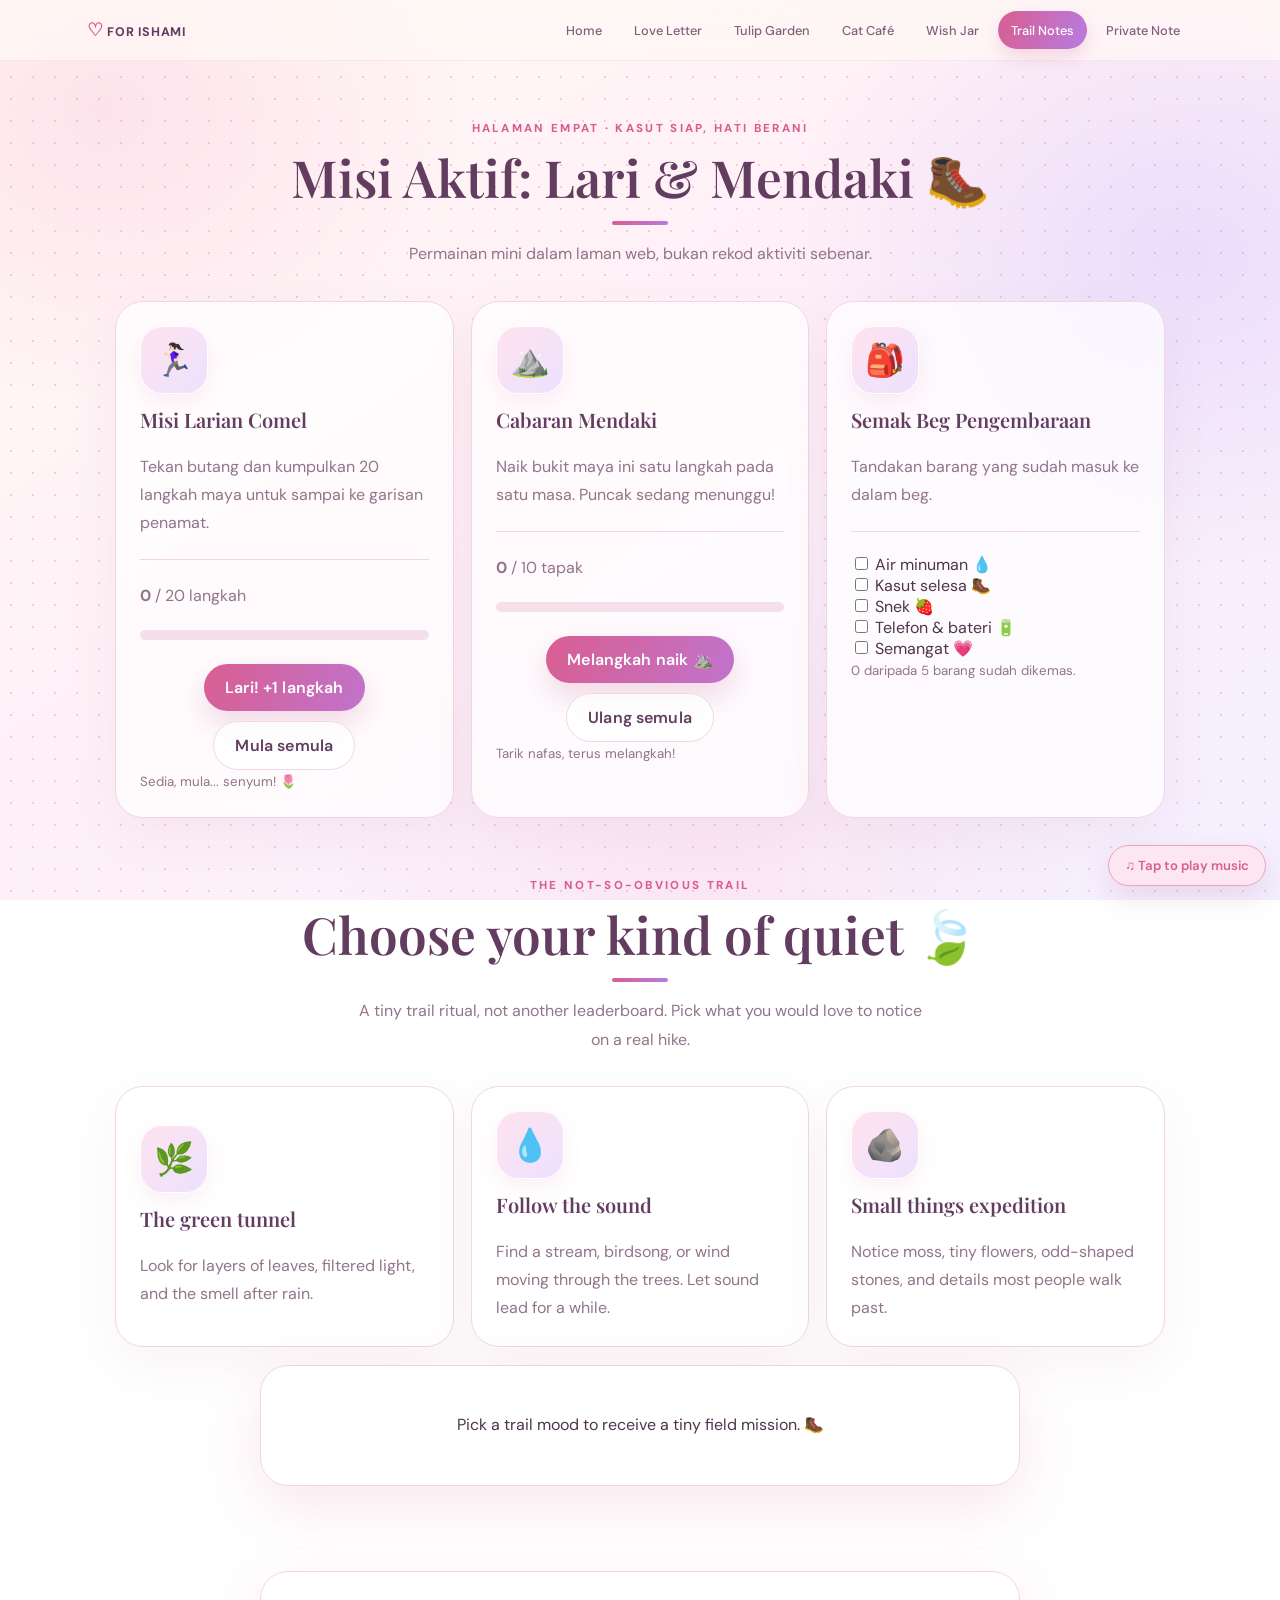
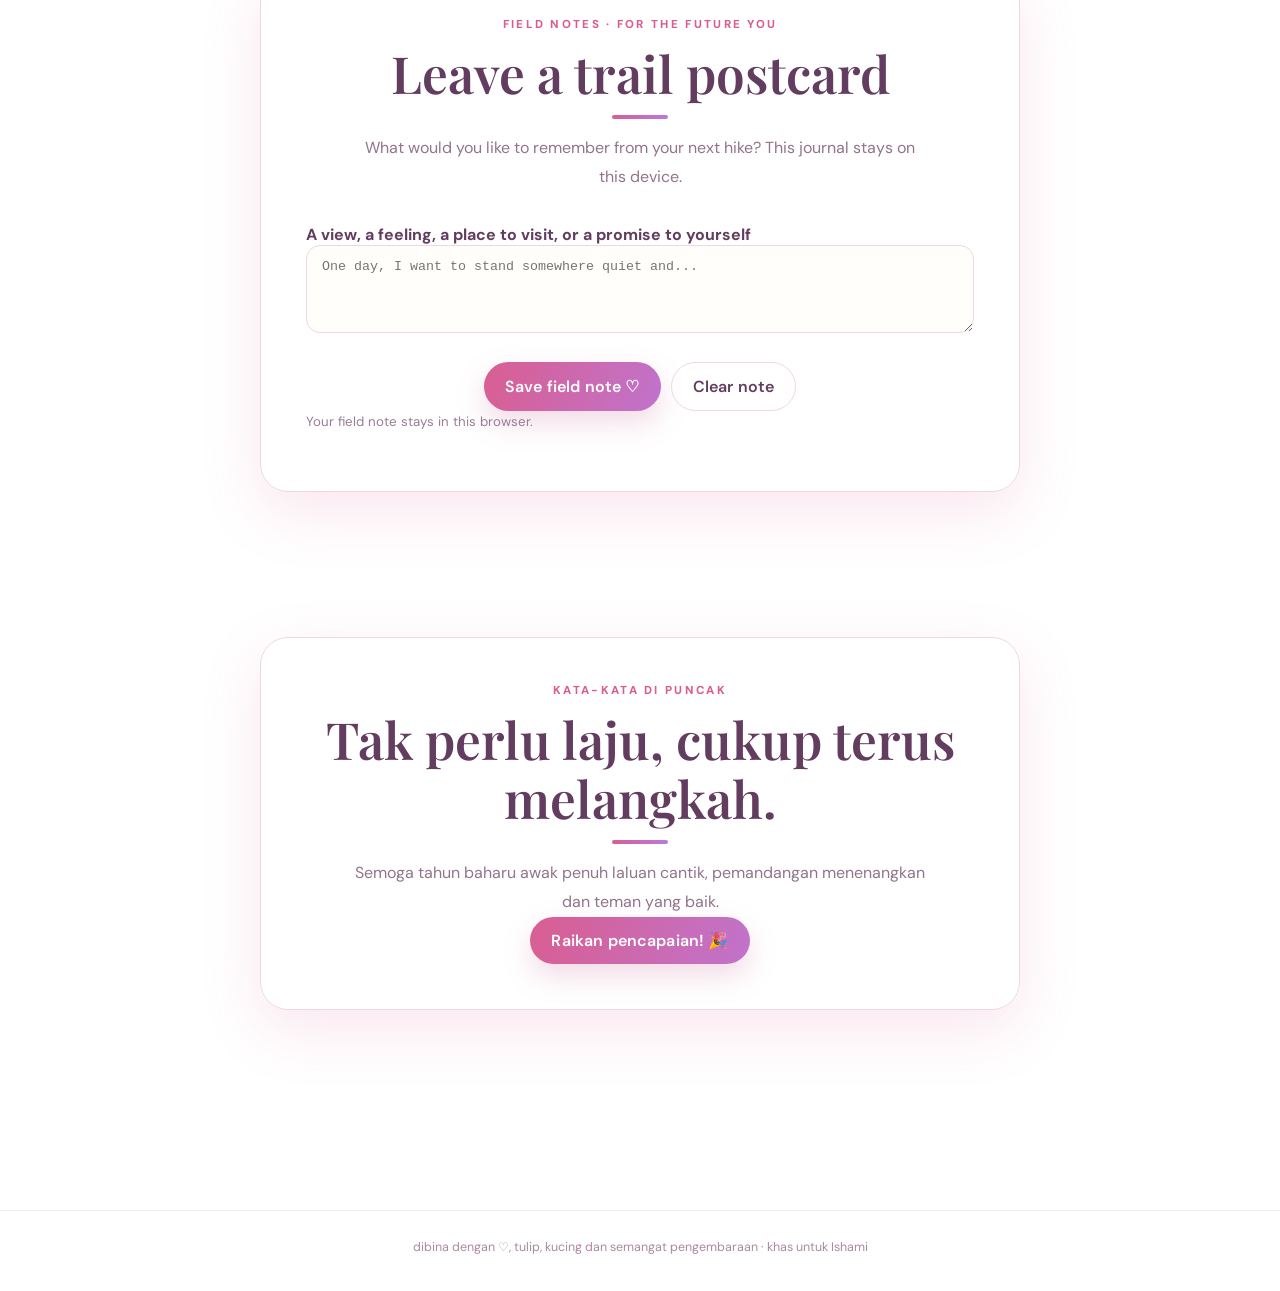
==== commit 94dcc58d: "Add files via upload" ====
--- a/adventure.html
+++ b/adventure.html
@@ -1,3 +1,3 @@
-<!doctype html><html lang="ms"><head><meta charset="utf-8"><meta name="viewport" content="width=device-width,initial-scale=1,viewport-fit=cover"><meta name="theme-color" content="#fff4f8"><title>Misi Aktif | Untuk Ishami ♡</title><link rel="icon" type="image/svg+xml" href="favicon.svg"><link rel="icon" href="favicon.ico" sizes="any"><link rel="apple-touch-icon" href="apple-touch-icon.png"><script src="lock.js"></script><script src="music.js"></script><link rel="stylesheet" href="style.css"></head><body><div class="topbar"><nav class="nav"><a class="brand" href="index.html"><span>♡</span> for Ishami</a><div class="navlinks"><a class="" href="index.html">Home</a><a class="" href="letter.html">Love Letter</a><a class="" href="garden.html">Tulip Garden</a><a class="" href="cats.html">Cat Café</a><a class="" href="wishes.html">Wish Jar</a><a class="active" href="adventure.html" aria-current="page">Trail Notes</a><a class="" href="messages.html">Private Note</a></div></nav></div><main class="section wrap"><div class="section-head"><div class="kicker">halaman empat · kasut siap, hati berani</div><h2>Misi Aktif: Lari & Mendaki 🥾</h2><p class="muted">Permainan mini dalam laman web, bukan rekod aktiviti sebenar.</p></div><div class="grid"><article class="card"><span class="big">🏃🏻‍♀️</span><h3>Misi Larian Comel</h3><p>Tekan butang dan kumpulkan 20 langkah maya untuk sampai ke garisan penamat.</p><div class="divider"></div><p><strong id="runScore">0</strong> / 20 langkah</p><div class="progress"><span id="runProgress"></span></div><div class="actions"><button class="btn" id="runStep">Lari! +1 langkah</button><button class="btn secondary" id="runReset">Mula semula</button></div><p class="tiny" id="runMessage">Sedia, mula... senyum! 🌷</p></article><article class="card"><span class="big">⛰️</span><h3>Cabaran Mendaki</h3><p>Naik bukit maya ini satu langkah pada satu masa. Puncak sedang menunggu!</p><div class="divider"></div><p><strong id="hikeScore">0</strong> / 10 tapak</p><div class="progress"><span id="hikeProgress"></span></div><div class="actions"><button class="btn" id="hikeStep">Melangkah naik ⛰️</button><button class="btn secondary" id="hikeReset">Ulang semula</button></div><p class="tiny" id="hikeMessage">Tarik nafas, terus melangkah!</p></article><article class="card"><span class="big">🎒</span><h3>Semak Beg Pengembaraan</h3><p>Tandakan barang yang sudah masuk ke dalam beg.</p><div class="divider"></div><label><input type="checkbox"> Air minuman 💧</label><br><label><input type="checkbox"> Kasut selesa 🥾</label><br><label><input type="checkbox"> Snek 🍓</label><br><label><input type="checkbox"> Telefon & bateri 🔋</label><br><label><input type="checkbox"> Semangat 💗</label><p class="tiny" id="packMessage">0 daripada 5 barang sudah dikemas.</p></article></div><section class="section"><div class="section-head"><div class="kicker">the not-so-obvious trail</div><h2>Choose your kind of quiet 🍃</h2><p class="muted">A tiny trail ritual, not another leaderboard. Pick what you would love to notice on a real hike.</p></div><div class="grid trail-moods"><button class="card trail-choice" data-trail="green"><span class="big">🌿</span><h3>The green tunnel</h3><p>Look for layers of leaves, filtered light, and the smell after rain.</p></button><button class="card trail-choice" data-trail="water"><span class="big">💧</span><h3>Follow the sound</h3><p>Find a stream, birdsong, or wind moving through the trees. Let sound lead for a while.</p></button><button class="card trail-choice" data-trail="stones"><span class="big">🪨</span><h3>Small things expedition</h3><p>Notice moss, tiny flowers, odd-shaped stones, and details most people walk past.</p></button></div><div class="panel trail-output" id="trailOutput">Pick a trail mood to receive a tiny field mission. 🥾</div></section>
+<!doctype html><html lang="ms"><head><meta charset="utf-8"><meta name="viewport" content="width=device-width,initial-scale=1,viewport-fit=cover"><meta name="theme-color" content="#fff4f8"><title>Misi Aktif | Untuk Ishami ♡</title><link rel="icon" type="image/svg+xml" href="favicon.svg"><link rel="icon" href="favicon.ico" sizes="any"><link rel="apple-touch-icon" href="apple-touch-icon.png"><script src="music.js"></script><link rel="stylesheet" href="style.css"></head><body><div class="topbar"><nav class="nav"><a class="brand" href="index.html"><span>♡</span> for Ishami</a><div class="navlinks"><a class="" href="index.html">Home</a><a class="" href="letter.html">Love Letter</a><a class="" href="garden.html">Tulip Garden</a><a class="" href="cats.html">Cat Café</a><a class="" href="wishes.html">Wish Jar</a><a class="active" href="adventure.html" aria-current="page">Trail Notes</a><a class="" href="messages.html">Private Note</a></div></nav></div><main class="section wrap"><div class="section-head"><div class="kicker">halaman empat · kasut siap, hati berani</div><h2>Misi Aktif: Lari & Mendaki 🥾</h2><p class="muted">Permainan mini dalam laman web, bukan rekod aktiviti sebenar.</p></div><div class="grid"><article class="card"><span class="big">🏃🏻‍♀️</span><h3>Misi Larian Comel</h3><p>Tekan butang dan kumpulkan 20 langkah maya untuk sampai ke garisan penamat.</p><div class="divider"></div><p><strong id="runScore">0</strong> / 20 langkah</p><div class="progress"><span id="runProgress"></span></div><div class="actions"><button class="btn" id="runStep">Lari! +1 langkah</button><button class="btn secondary" id="runReset">Mula semula</button></div><p class="tiny" id="runMessage">Sedia, mula... senyum! 🌷</p></article><article class="card"><span class="big">⛰️</span><h3>Cabaran Mendaki</h3><p>Naik bukit maya ini satu langkah pada satu masa. Puncak sedang menunggu!</p><div class="divider"></div><p><strong id="hikeScore">0</strong> / 10 tapak</p><div class="progress"><span id="hikeProgress"></span></div><div class="actions"><button class="btn" id="hikeStep">Melangkah naik ⛰️</button><button class="btn secondary" id="hikeReset">Ulang semula</button></div><p class="tiny" id="hikeMessage">Tarik nafas, terus melangkah!</p></article><article class="card"><span class="big">🎒</span><h3>Semak Beg Pengembaraan</h3><p>Tandakan barang yang sudah masuk ke dalam beg.</p><div class="divider"></div><label><input type="checkbox"> Air minuman 💧</label><br><label><input type="checkbox"> Kasut selesa 🥾</label><br><label><input type="checkbox"> Snek 🍓</label><br><label><input type="checkbox"> Telefon & bateri 🔋</label><br><label><input type="checkbox"> Semangat 💗</label><p class="tiny" id="packMessage">0 daripada 5 barang sudah dikemas.</p></article></div><section class="section"><div class="section-head"><div class="kicker">the not-so-obvious trail</div><h2>Choose your kind of quiet 🍃</h2><p class="muted">A tiny trail ritual, not another leaderboard. Pick what you would love to notice on a real hike.</p></div><div class="grid trail-moods"><button class="card trail-choice" data-trail="green"><span class="big">🌿</span><h3>The green tunnel</h3><p>Look for layers of leaves, filtered light, and the smell after rain.</p></button><button class="card trail-choice" data-trail="water"><span class="big">💧</span><h3>Follow the sound</h3><p>Find a stream, birdsong, or wind moving through the trees. Let sound lead for a while.</p></button><button class="card trail-choice" data-trail="stones"><span class="big">🪨</span><h3>Small things expedition</h3><p>Notice moss, tiny flowers, odd-shaped stones, and details most people walk past.</p></button></div><div class="panel trail-output" id="trailOutput">Pick a trail mood to receive a tiny field mission. 🥾</div></section>
 <section class="section" style="padding-top:0"><div class="panel"><div class="section-head"><div class="kicker">field notes · for the future you</div><h2>Leave a trail postcard</h2><p class="muted">What would you like to remember from your next hike? This journal stays on this device.</p></div><label for="trailNote">A view, a feeling, a place to visit, or a promise to yourself</label><textarea id="trailNote" rows="4" placeholder="One day, I want to stand somewhere quiet and..."></textarea><div class="actions"><button class="btn" id="saveTrailNote">Save field note ♡</button><button class="btn secondary" id="clearTrailNote">Clear note</button></div><p id="trailSaveStatus" class="tiny">Your field note stays in this browser.</p></div></section>
 <section class="section"><div class="panel section-head"><div class="kicker">kata-kata di puncak</div><h2>Tak perlu laju, cukup terus melangkah.</h2><p class="muted">Semoga tahun baharu awak penuh laluan cantik, pemandangan menenangkan dan teman yang baik.</p><button class="btn" data-burst>Raikan pencapaian! 🎉</button></div></section></main><script>(function(){let r=0,h=0;function paint(){document.getElementById('runScore').textContent=r;document.getElementById('runProgress').style.width=r/20*100+'%';document.getElementById('runMessage').textContent=r===20?'GARISAN PENAMAT! Hebatnya awak! 🏅':'Teruskan! Setiap langkah bawa awak lebih dekat. 🏃🏻‍♀️';document.getElementById('hikeScore').textContent=h;document.getElementById('hikeProgress').style.width=h/10*100+'%';document.getElementById('hikeMessage').textContent=h===10?'AWAK TIBA DI PUNCAK! Nikmati pemandangan! 🏔️':'Satu langkah lagi menuju puncak. ⛰️'}document.getElementById('runStep').onclick=()=>{if(r<20)r++;paint();if(r===20)burst()};document.getElementById('hikeStep').onclick=()=>{if(h<10)h++;paint();if(h===10)burst()};document.getElementById('runReset').onclick=()=>{r=0;paint()};document.getElementById('hikeReset').onclick=()=>{h=0;paint()};document.querySelectorAll('input[type=checkbox]').forEach(c=>c.onchange=()=>{let n=[...document.querySelectorAll('input[type=checkbox]')].filter(x=>x.checked).length;document.getElementById('packMessage').textContent=n+' daripada 5 barang sudah dikemas.'})})();document.querySelectorAll('[data-trail]').forEach(b=>b.addEventListener('click',()=>{document.querySelectorAll('[data-trail]').forEach(x=>x.classList.remove('chosen'));b.classList.add('chosen');const tips={green:'Tiny mission: find three shades of green, then stop for one minute and watch the light change. No photo required. 🌿',water:'Tiny mission: pause somewhere safe, close your eyes for ten seconds, and identify three different sounds. 💧',stones:'Tiny mission: spot one tiny living thing and one pattern in a rock or tree bark. Leave everything where it belongs. 🪨'};document.getElementById('trailOutput').textContent=tips[b.dataset.trail];}));const tn=document.getElementById('trailNote'),ts=document.getElementById('trailSaveStatus');try{tn.value=localStorage.getItem('ishamiTrailNote')||'';}catch(e){}document.getElementById('saveTrailNote').onclick=()=>{try{localStorage.setItem('ishamiTrailNote',tn.value);ts.textContent='Saved to this device. Keep this little postcard for later. ♡';}catch(e){ts.textContent='Could not save, but your note remains on screen for now.';}};document.getElementById('clearTrailNote').onclick=()=>{tn.value='';try{localStorage.removeItem('ishamiTrailNote');}catch(e){}ts.textContent='Field note cleared.';};</script><footer class="footer">dibina dengan ♡, tulip, kucing dan semangat pengembaraan · khas untuk Ishami</footer><script src="script.js"></script></body></html>
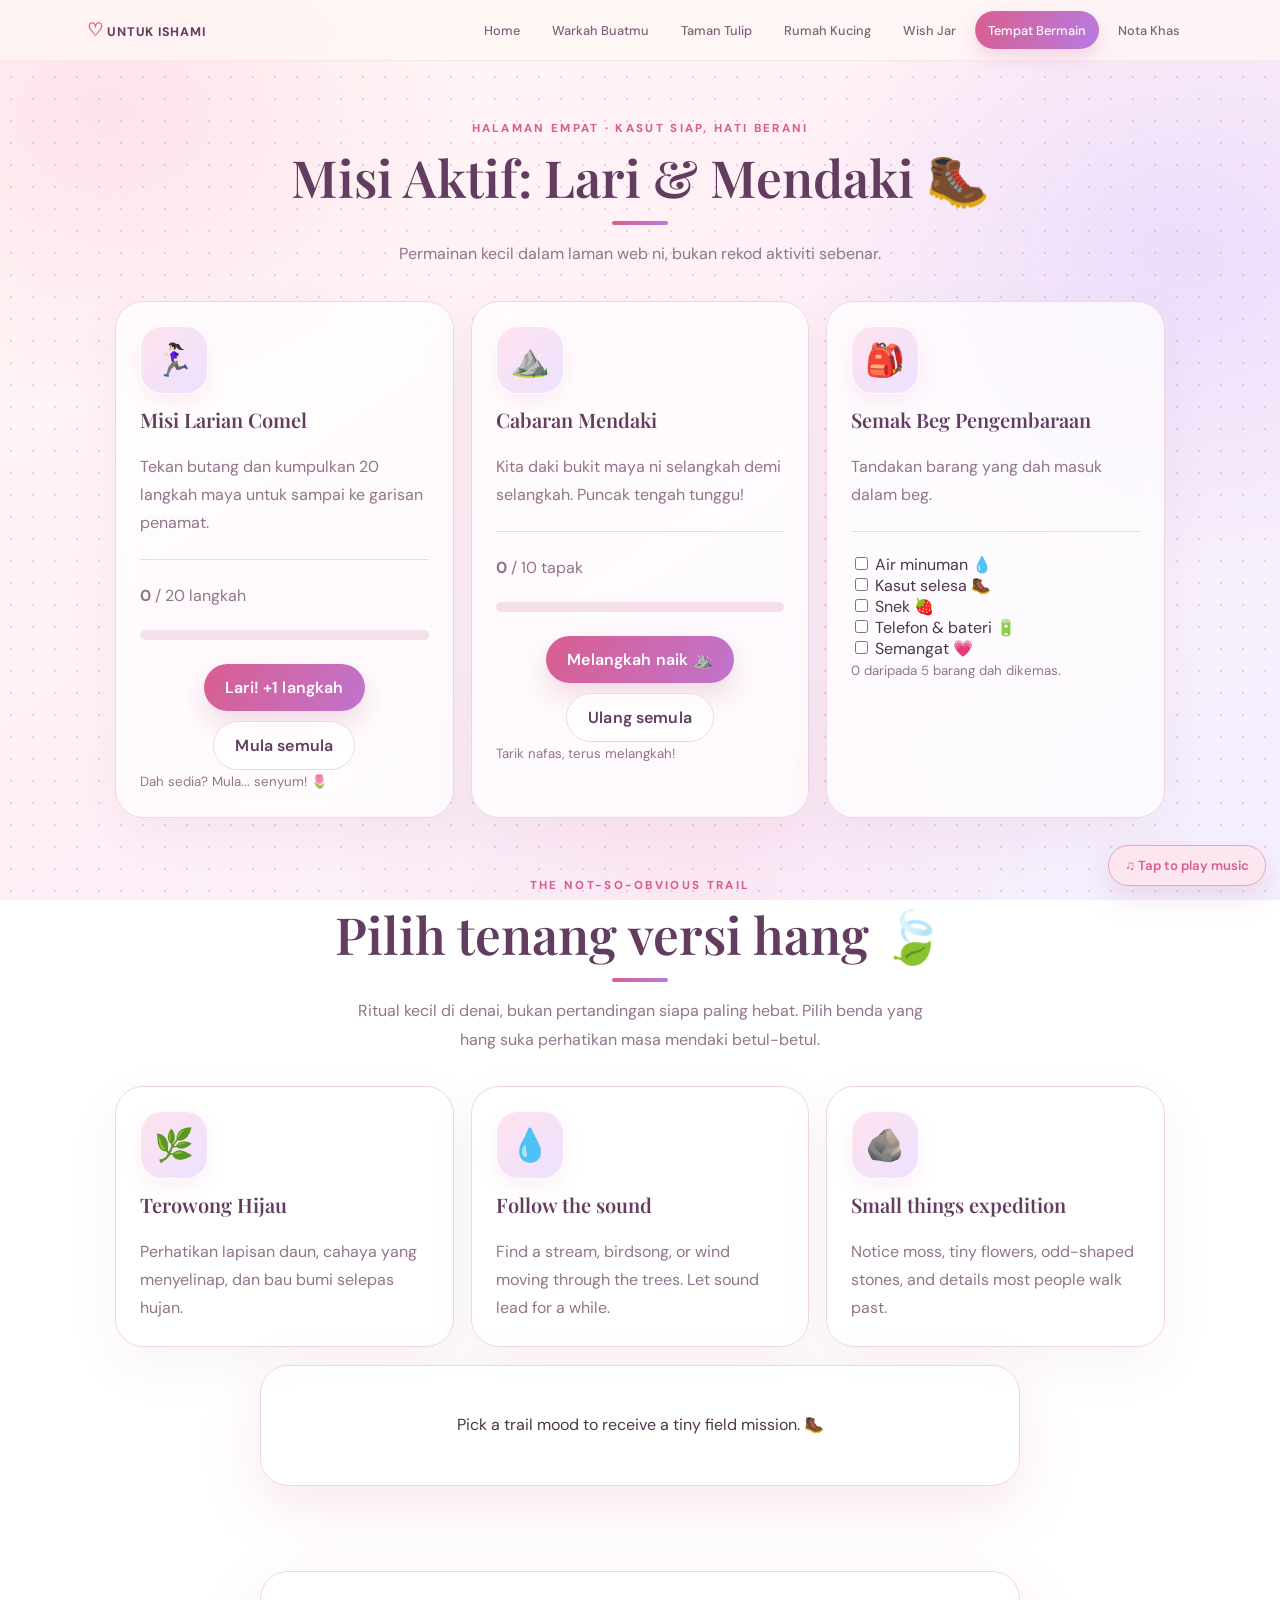
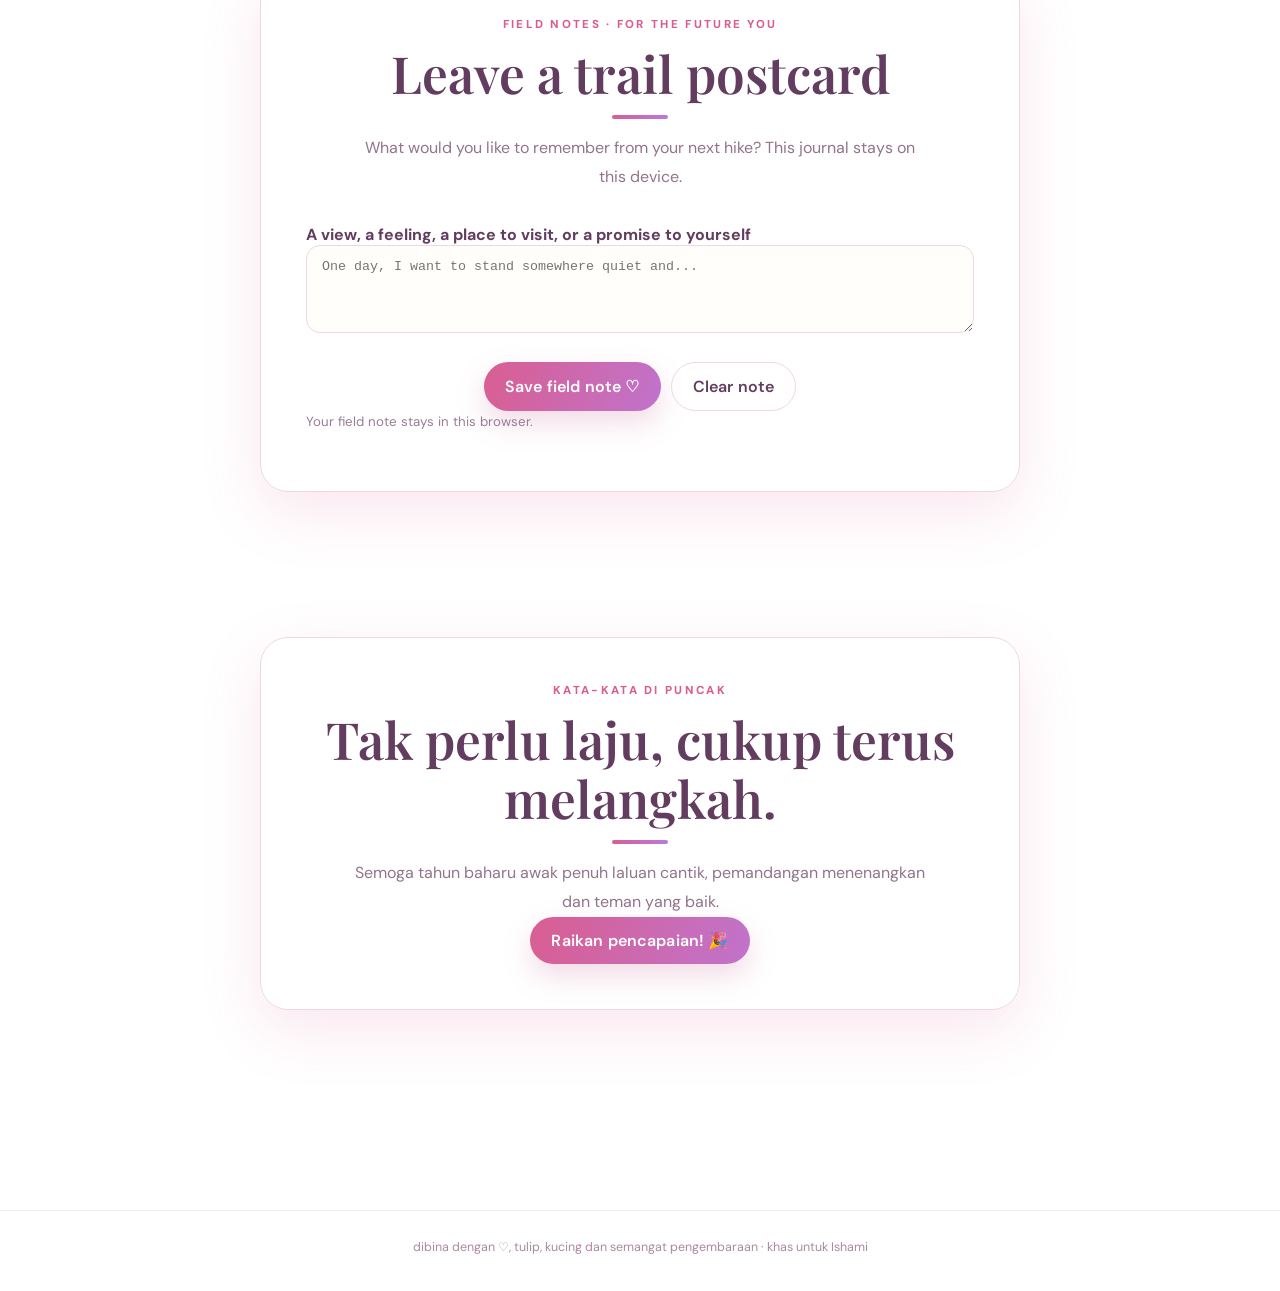
==== commit fcd569f7: "Add files via upload" ====
--- a/adventure.html
+++ b/adventure.html
@@ -1,3 +1,3 @@
-<!doctype html><html lang="ms"><head><meta charset="utf-8"><meta name="viewport" content="width=device-width,initial-scale=1,viewport-fit=cover"><meta name="theme-color" content="#fff4f8"><title>Misi Aktif | Untuk Ishami ♡</title><link rel="icon" type="image/svg+xml" href="favicon.svg"><link rel="icon" href="favicon.ico" sizes="any"><link rel="apple-touch-icon" href="apple-touch-icon.png"><script src="music.js"></script><link rel="stylesheet" href="style.css"></head><body><div class="topbar"><nav class="nav"><a class="brand" href="index.html"><span>♡</span> for Ishami</a><div class="navlinks"><a class="" href="index.html">Home</a><a class="" href="letter.html">Love Letter</a><a class="" href="garden.html">Tulip Garden</a><a class="" href="cats.html">Cat Café</a><a class="" href="wishes.html">Wish Jar</a><a class="active" href="adventure.html" aria-current="page">Trail Notes</a><a class="" href="messages.html">Private Note</a></div></nav></div><main class="section wrap"><div class="section-head"><div class="kicker">halaman empat · kasut siap, hati berani</div><h2>Misi Aktif: Lari & Mendaki 🥾</h2><p class="muted">Permainan mini dalam laman web, bukan rekod aktiviti sebenar.</p></div><div class="grid"><article class="card"><span class="big">🏃🏻‍♀️</span><h3>Misi Larian Comel</h3><p>Tekan butang dan kumpulkan 20 langkah maya untuk sampai ke garisan penamat.</p><div class="divider"></div><p><strong id="runScore">0</strong> / 20 langkah</p><div class="progress"><span id="runProgress"></span></div><div class="actions"><button class="btn" id="runStep">Lari! +1 langkah</button><button class="btn secondary" id="runReset">Mula semula</button></div><p class="tiny" id="runMessage">Sedia, mula... senyum! 🌷</p></article><article class="card"><span class="big">⛰️</span><h3>Cabaran Mendaki</h3><p>Naik bukit maya ini satu langkah pada satu masa. Puncak sedang menunggu!</p><div class="divider"></div><p><strong id="hikeScore">0</strong> / 10 tapak</p><div class="progress"><span id="hikeProgress"></span></div><div class="actions"><button class="btn" id="hikeStep">Melangkah naik ⛰️</button><button class="btn secondary" id="hikeReset">Ulang semula</button></div><p class="tiny" id="hikeMessage">Tarik nafas, terus melangkah!</p></article><article class="card"><span class="big">🎒</span><h3>Semak Beg Pengembaraan</h3><p>Tandakan barang yang sudah masuk ke dalam beg.</p><div class="divider"></div><label><input type="checkbox"> Air minuman 💧</label><br><label><input type="checkbox"> Kasut selesa 🥾</label><br><label><input type="checkbox"> Snek 🍓</label><br><label><input type="checkbox"> Telefon & bateri 🔋</label><br><label><input type="checkbox"> Semangat 💗</label><p class="tiny" id="packMessage">0 daripada 5 barang sudah dikemas.</p></article></div><section class="section"><div class="section-head"><div class="kicker">the not-so-obvious trail</div><h2>Choose your kind of quiet 🍃</h2><p class="muted">A tiny trail ritual, not another leaderboard. Pick what you would love to notice on a real hike.</p></div><div class="grid trail-moods"><button class="card trail-choice" data-trail="green"><span class="big">🌿</span><h3>The green tunnel</h3><p>Look for layers of leaves, filtered light, and the smell after rain.</p></button><button class="card trail-choice" data-trail="water"><span class="big">💧</span><h3>Follow the sound</h3><p>Find a stream, birdsong, or wind moving through the trees. Let sound lead for a while.</p></button><button class="card trail-choice" data-trail="stones"><span class="big">🪨</span><h3>Small things expedition</h3><p>Notice moss, tiny flowers, odd-shaped stones, and details most people walk past.</p></button></div><div class="panel trail-output" id="trailOutput">Pick a trail mood to receive a tiny field mission. 🥾</div></section>
+<!doctype html><html lang="ms"><head><meta charset="utf-8"><meta name="viewport" content="width=device-width,initial-scale=1,viewport-fit=cover"><meta name="theme-color" content="#fff4f8"><title>Tempat Bermain | Buat Ishami ♡</title><link rel="icon" type="image/svg+xml" href="favicon.svg"><link rel="icon" href="favicon.ico" sizes="any"><link rel="apple-touch-icon" href="apple-touch-icon.png"><script src="music.js"></script><link rel="stylesheet" href="style.css"></head><body><div class="topbar"><nav class="nav"><a class="brand" href="index.html"><span>♡</span> untuk Ishami</a><div class="navlinks"><a class="" href="index.html">Home</a><a class="" href="letter.html">Warkah Buatmu</a><a class="" href="garden.html">Taman Tulip</a><a class="" href="cats.html">Rumah Kucing</a><a class="" href="wishes.html">Wish Jar</a><a class="active" href="adventure.html" aria-current="page">Tempat Bermain</a><a class="" href="messages.html">Nota Khas</a></div></nav></div><main class="section wrap"><div class="section-head"><div class="kicker">halaman empat · kasut siap, hati berani</div><h2>Misi Aktif: Lari & Mendaki 🥾</h2><p class="muted">Permainan kecil dalam laman web ni, bukan rekod aktiviti sebenar.</p></div><div class="grid"><article class="card"><span class="big">🏃🏻‍♀️</span><h3>Misi Larian Comel</h3><p>Tekan butang dan kumpulkan 20 langkah maya untuk sampai ke garisan penamat.</p><div class="divider"></div><p><strong id="runScore">0</strong> / 20 langkah</p><div class="progress"><span id="runProgress"></span></div><div class="actions"><button class="btn" id="runStep">Lari! +1 langkah</button><button class="btn secondary" id="runReset">Mula semula</button></div><p class="tiny" id="runMessage">Dah sedia? Mula... senyum! 🌷</p></article><article class="card"><span class="big">⛰️</span><h3>Cabaran Mendaki</h3><p>Kita daki bukit maya ni selangkah demi selangkah. Puncak tengah tunggu!</p><div class="divider"></div><p><strong id="hikeScore">0</strong> / 10 tapak</p><div class="progress"><span id="hikeProgress"></span></div><div class="actions"><button class="btn" id="hikeStep">Melangkah naik ⛰️</button><button class="btn secondary" id="hikeReset">Ulang semula</button></div><p class="tiny" id="hikeMessage">Tarik nafas, terus melangkah!</p></article><article class="card"><span class="big">🎒</span><h3>Semak Beg Pengembaraan</h3><p>Tandakan barang yang dah masuk dalam beg.</p><div class="divider"></div><label><input type="checkbox"> Air minuman 💧</label><br><label><input type="checkbox"> Kasut selesa 🥾</label><br><label><input type="checkbox"> Snek 🍓</label><br><label><input type="checkbox"> Telefon & bateri 🔋</label><br><label><input type="checkbox"> Semangat 💗</label><p class="tiny" id="packMessage">0 daripada 5 barang dah dikemas.</p></article></div><section class="section"><div class="section-head"><div class="kicker">the not-so-obvious trail</div><h2>Pilih tenang versi hang 🍃</h2><p class="muted">Ritual kecil di denai, bukan pertandingan siapa paling hebat. Pilih benda yang hang suka perhatikan masa mendaki betul-betul.</p></div><div class="grid trail-moods"><button class="card trail-choice" data-trail="green"><span class="big">🌿</span><h3>Terowong Hijau</h3><p>Perhatikan lapisan daun, cahaya yang menyelinap, dan bau bumi selepas hujan.</p></button><button class="card trail-choice" data-trail="water"><span class="big">💧</span><h3>Follow the sound</h3><p>Find a stream, birdsong, or wind moving through the trees. Let sound lead for a while.</p></button><button class="card trail-choice" data-trail="stones"><span class="big">🪨</span><h3>Small things expedition</h3><p>Notice moss, tiny flowers, odd-shaped stones, and details most people walk past.</p></button></div><div class="panel trail-output" id="trailOutput">Pick a trail mood to receive a tiny field mission. 🥾</div></section>
 <section class="section" style="padding-top:0"><div class="panel"><div class="section-head"><div class="kicker">field notes · for the future you</div><h2>Leave a trail postcard</h2><p class="muted">What would you like to remember from your next hike? This journal stays on this device.</p></div><label for="trailNote">A view, a feeling, a place to visit, or a promise to yourself</label><textarea id="trailNote" rows="4" placeholder="One day, I want to stand somewhere quiet and..."></textarea><div class="actions"><button class="btn" id="saveTrailNote">Save field note ♡</button><button class="btn secondary" id="clearTrailNote">Clear note</button></div><p id="trailSaveStatus" class="tiny">Your field note stays in this browser.</p></div></section>
-<section class="section"><div class="panel section-head"><div class="kicker">kata-kata di puncak</div><h2>Tak perlu laju, cukup terus melangkah.</h2><p class="muted">Semoga tahun baharu awak penuh laluan cantik, pemandangan menenangkan dan teman yang baik.</p><button class="btn" data-burst>Raikan pencapaian! 🎉</button></div></section></main><script>(function(){let r=0,h=0;function paint(){document.getElementById('runScore').textContent=r;document.getElementById('runProgress').style.width=r/20*100+'%';document.getElementById('runMessage').textContent=r===20?'GARISAN PENAMAT! Hebatnya awak! 🏅':'Teruskan! Setiap langkah bawa awak lebih dekat. 🏃🏻‍♀️';document.getElementById('hikeScore').textContent=h;document.getElementById('hikeProgress').style.width=h/10*100+'%';document.getElementById('hikeMessage').textContent=h===10?'AWAK TIBA DI PUNCAK! Nikmati pemandangan! 🏔️':'Satu langkah lagi menuju puncak. ⛰️'}document.getElementById('runStep').onclick=()=>{if(r<20)r++;paint();if(r===20)burst()};document.getElementById('hikeStep').onclick=()=>{if(h<10)h++;paint();if(h===10)burst()};document.getElementById('runReset').onclick=()=>{r=0;paint()};document.getElementById('hikeReset').onclick=()=>{h=0;paint()};document.querySelectorAll('input[type=checkbox]').forEach(c=>c.onchange=()=>{let n=[...document.querySelectorAll('input[type=checkbox]')].filter(x=>x.checked).length;document.getElementById('packMessage').textContent=n+' daripada 5 barang sudah dikemas.'})})();document.querySelectorAll('[data-trail]').forEach(b=>b.addEventListener('click',()=>{document.querySelectorAll('[data-trail]').forEach(x=>x.classList.remove('chosen'));b.classList.add('chosen');const tips={green:'Tiny mission: find three shades of green, then stop for one minute and watch the light change. No photo required. 🌿',water:'Tiny mission: pause somewhere safe, close your eyes for ten seconds, and identify three different sounds. 💧',stones:'Tiny mission: spot one tiny living thing and one pattern in a rock or tree bark. Leave everything where it belongs. 🪨'};document.getElementById('trailOutput').textContent=tips[b.dataset.trail];}));const tn=document.getElementById('trailNote'),ts=document.getElementById('trailSaveStatus');try{tn.value=localStorage.getItem('ishamiTrailNote')||'';}catch(e){}document.getElementById('saveTrailNote').onclick=()=>{try{localStorage.setItem('ishamiTrailNote',tn.value);ts.textContent='Saved to this device. Keep this little postcard for later. ♡';}catch(e){ts.textContent='Could not save, but your note remains on screen for now.';}};document.getElementById('clearTrailNote').onclick=()=>{tn.value='';try{localStorage.removeItem('ishamiTrailNote');}catch(e){}ts.textContent='Field note cleared.';};</script><footer class="footer">dibina dengan ♡, tulip, kucing dan semangat pengembaraan · khas untuk Ishami</footer><script src="script.js"></script></body></html>+<section class="section"><div class="panel section-head"><div class="kicker">kata-kata di puncak</div><h2>Tak perlu laju, cukup terus melangkah.</h2><p class="muted">Semoga tahun baharu awak penuh laluan cantik, pemandangan menenangkan dan teman yang baik.</p><button class="btn" data-burst>Raikan pencapaian! 🎉</button></div></section></main><script>(function(){let r=0,h=0;function paint(){document.getElementById('runScore').textContent=r;document.getElementById('runProgress').style.width=r/20*100+'%';document.getElementById('runMessage').textContent=r===20?'GARISAN PENAMAT! Hebatnya awak! 🏅':'Teruskan! Setiap langkah bawa awak lebih dekat. 🏃🏻‍♀️';document.getElementById('hikeScore').textContent=h;document.getElementById('hikeProgress').style.width=h/10*100+'%';document.getElementById('hikeMessage').textContent=h===10?'AWAK TIBA DI PUNCAK! Nikmati pemandangan! 🏔️':'Satu langkah lagi menuju puncak. ⛰️'}document.getElementById('runStep').onclick=()=>{if(r<20)r++;paint();if(r===20)burst()};document.getElementById('hikeStep').onclick=()=>{if(h<10)h++;paint();if(h===10)burst()};document.getElementById('runReset').onclick=()=>{r=0;paint()};document.getElementById('hikeReset').onclick=()=>{h=0;paint()};document.querySelectorAll('input[type=checkbox]').forEach(c=>c.onchange=()=>{let n=[...document.querySelectorAll('input[type=checkbox]')].filter(x=>x.checked).length;document.getElementById('packMessage').textContent=n+' daripada 5 barang dah dikemas.'})})();document.querySelectorAll('[data-trail]').forEach(b=>b.addEventListener('click',()=>{document.querySelectorAll('[data-trail]').forEach(x=>x.classList.remove('chosen'));b.classList.add('chosen');const tips={green:'Tiny mission: find three shades of green, then stop for one minute and watch the light change. No photo required. 🌿',water:'Tiny mission: pause somewhere safe, close your eyes for ten seconds, and identify three different sounds. 💧',stones:'Tiny mission: spot one tiny living thing and one pattern in a rock or tree bark. Leave everything where it belongs. 🪨'};document.getElementById('trailOutput').textContent=tips[b.dataset.trail];}));const tn=document.getElementById('trailNote'),ts=document.getElementById('trailSaveStatus');try{tn.value=localStorage.getItem('ishamiTrailNote')||'';}catch(e){}document.getElementById('saveTrailNote').onclick=()=>{try{localStorage.setItem('ishamiTrailNote',tn.value);ts.textContent='Saved to this device. Keep this little postcard for later. ♡';}catch(e){ts.textContent='Could not save, but your note remains on screen for now.';}};document.getElementById('clearTrailNote').onclick=()=>{tn.value='';try{localStorage.removeItem('ishamiTrailNote');}catch(e){}ts.textContent='Field note cleared.';};</script><footer class="footer">dibina dengan ♡, tulip, kucing dan semangat pengembaraan · khas untuk Ishami</footer><script src="script.js"></script></body></html>
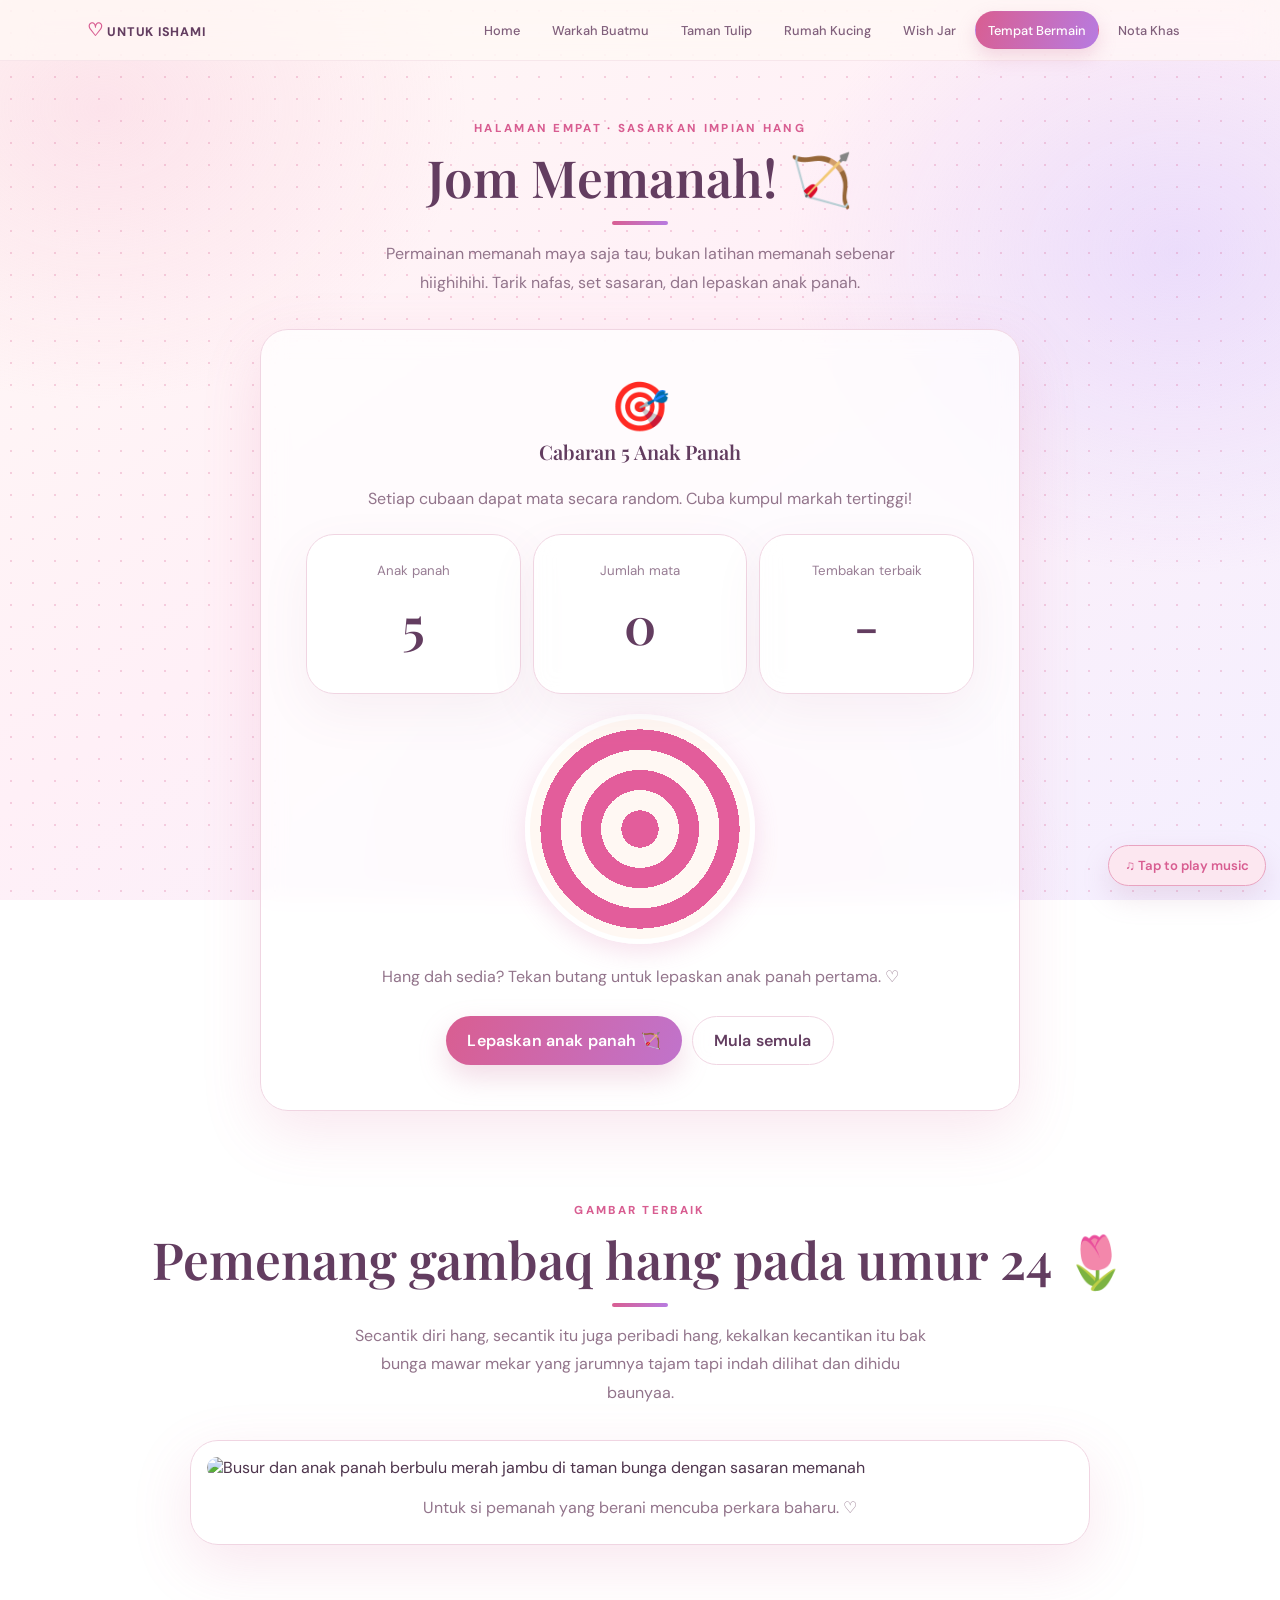
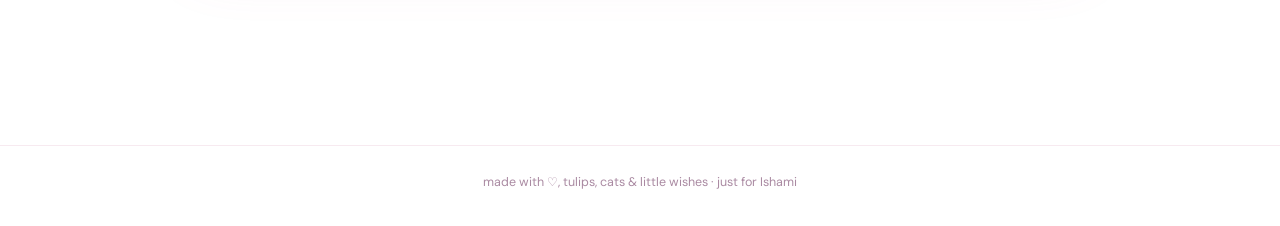
==== commit fbfa4354: "Add files via upload" ====
--- a/adventure.html
+++ b/adventure.html
@@ -1,3 +1,16 @@
-<!doctype html><html lang="ms"><head><meta charset="utf-8"><meta name="viewport" content="width=device-width,initial-scale=1,viewport-fit=cover"><meta name="theme-color" content="#fff4f8"><title>Tempat Bermain | Buat Ishami ♡</title><link rel="icon" type="image/svg+xml" href="favicon.svg"><link rel="icon" href="favicon.ico" sizes="any"><link rel="apple-touch-icon" href="apple-touch-icon.png"><script src="music.js"></script><link rel="stylesheet" href="style.css"></head><body><div class="topbar"><nav class="nav"><a class="brand" href="index.html"><span>♡</span> untuk Ishami</a><div class="navlinks"><a class="" href="index.html">Home</a><a class="" href="letter.html">Warkah Buatmu</a><a class="" href="garden.html">Taman Tulip</a><a class="" href="cats.html">Rumah Kucing</a><a class="" href="wishes.html">Wish Jar</a><a class="active" href="adventure.html" aria-current="page">Tempat Bermain</a><a class="" href="messages.html">Nota Khas</a></div></nav></div><main class="section wrap"><div class="section-head"><div class="kicker">halaman empat · kasut siap, hati berani</div><h2>Misi Aktif: Lari & Mendaki 🥾</h2><p class="muted">Permainan kecil dalam laman web ni, bukan rekod aktiviti sebenar.</p></div><div class="grid"><article class="card"><span class="big">🏃🏻‍♀️</span><h3>Misi Larian Comel</h3><p>Tekan butang dan kumpulkan 20 langkah maya untuk sampai ke garisan penamat.</p><div class="divider"></div><p><strong id="runScore">0</strong> / 20 langkah</p><div class="progress"><span id="runProgress"></span></div><div class="actions"><button class="btn" id="runStep">Lari! +1 langkah</button><button class="btn secondary" id="runReset">Mula semula</button></div><p class="tiny" id="runMessage">Dah sedia? Mula... senyum! 🌷</p></article><article class="card"><span class="big">⛰️</span><h3>Cabaran Mendaki</h3><p>Kita daki bukit maya ni selangkah demi selangkah. Puncak tengah tunggu!</p><div class="divider"></div><p><strong id="hikeScore">0</strong> / 10 tapak</p><div class="progress"><span id="hikeProgress"></span></div><div class="actions"><button class="btn" id="hikeStep">Melangkah naik ⛰️</button><button class="btn secondary" id="hikeReset">Ulang semula</button></div><p class="tiny" id="hikeMessage">Tarik nafas, terus melangkah!</p></article><article class="card"><span class="big">🎒</span><h3>Semak Beg Pengembaraan</h3><p>Tandakan barang yang dah masuk dalam beg.</p><div class="divider"></div><label><input type="checkbox"> Air minuman 💧</label><br><label><input type="checkbox"> Kasut selesa 🥾</label><br><label><input type="checkbox"> Snek 🍓</label><br><label><input type="checkbox"> Telefon & bateri 🔋</label><br><label><input type="checkbox"> Semangat 💗</label><p class="tiny" id="packMessage">0 daripada 5 barang dah dikemas.</p></article></div><section class="section"><div class="section-head"><div class="kicker">the not-so-obvious trail</div><h2>Pilih tenang versi hang 🍃</h2><p class="muted">Ritual kecil di denai, bukan pertandingan siapa paling hebat. Pilih benda yang hang suka perhatikan masa mendaki betul-betul.</p></div><div class="grid trail-moods"><button class="card trail-choice" data-trail="green"><span class="big">🌿</span><h3>Terowong Hijau</h3><p>Perhatikan lapisan daun, cahaya yang menyelinap, dan bau bumi selepas hujan.</p></button><button class="card trail-choice" data-trail="water"><span class="big">💧</span><h3>Follow the sound</h3><p>Find a stream, birdsong, or wind moving through the trees. Let sound lead for a while.</p></button><button class="card trail-choice" data-trail="stones"><span class="big">🪨</span><h3>Small things expedition</h3><p>Notice moss, tiny flowers, odd-shaped stones, and details most people walk past.</p></button></div><div class="panel trail-output" id="trailOutput">Pick a trail mood to receive a tiny field mission. 🥾</div></section>
-<section class="section" style="padding-top:0"><div class="panel"><div class="section-head"><div class="kicker">field notes · for the future you</div><h2>Leave a trail postcard</h2><p class="muted">What would you like to remember from your next hike? This journal stays on this device.</p></div><label for="trailNote">A view, a feeling, a place to visit, or a promise to yourself</label><textarea id="trailNote" rows="4" placeholder="One day, I want to stand somewhere quiet and..."></textarea><div class="actions"><button class="btn" id="saveTrailNote">Save field note ♡</button><button class="btn secondary" id="clearTrailNote">Clear note</button></div><p id="trailSaveStatus" class="tiny">Your field note stays in this browser.</p></div></section>
-<section class="section"><div class="panel section-head"><div class="kicker">kata-kata di puncak</div><h2>Tak perlu laju, cukup terus melangkah.</h2><p class="muted">Semoga tahun baharu awak penuh laluan cantik, pemandangan menenangkan dan teman yang baik.</p><button class="btn" data-burst>Raikan pencapaian! 🎉</button></div></section></main><script>(function(){let r=0,h=0;function paint(){document.getElementById('runScore').textContent=r;document.getElementById('runProgress').style.width=r/20*100+'%';document.getElementById('runMessage').textContent=r===20?'GARISAN PENAMAT! Hebatnya awak! 🏅':'Teruskan! Setiap langkah bawa awak lebih dekat. 🏃🏻‍♀️';document.getElementById('hikeScore').textContent=h;document.getElementById('hikeProgress').style.width=h/10*100+'%';document.getElementById('hikeMessage').textContent=h===10?'AWAK TIBA DI PUNCAK! Nikmati pemandangan! 🏔️':'Satu langkah lagi menuju puncak. ⛰️'}document.getElementById('runStep').onclick=()=>{if(r<20)r++;paint();if(r===20)burst()};document.getElementById('hikeStep').onclick=()=>{if(h<10)h++;paint();if(h===10)burst()};document.getElementById('runReset').onclick=()=>{r=0;paint()};document.getElementById('hikeReset').onclick=()=>{h=0;paint()};document.querySelectorAll('input[type=checkbox]').forEach(c=>c.onchange=()=>{let n=[...document.querySelectorAll('input[type=checkbox]')].filter(x=>x.checked).length;document.getElementById('packMessage').textContent=n+' daripada 5 barang dah dikemas.'})})();document.querySelectorAll('[data-trail]').forEach(b=>b.addEventListener('click',()=>{document.querySelectorAll('[data-trail]').forEach(x=>x.classList.remove('chosen'));b.classList.add('chosen');const tips={green:'Tiny mission: find three shades of green, then stop for one minute and watch the light change. No photo required. 🌿',water:'Tiny mission: pause somewhere safe, close your eyes for ten seconds, and identify three different sounds. 💧',stones:'Tiny mission: spot one tiny living thing and one pattern in a rock or tree bark. Leave everything where it belongs. 🪨'};document.getElementById('trailOutput').textContent=tips[b.dataset.trail];}));const tn=document.getElementById('trailNote'),ts=document.getElementById('trailSaveStatus');try{tn.value=localStorage.getItem('ishamiTrailNote')||'';}catch(e){}document.getElementById('saveTrailNote').onclick=()=>{try{localStorage.setItem('ishamiTrailNote',tn.value);ts.textContent='Saved to this device. Keep this little postcard for later. ♡';}catch(e){ts.textContent='Could not save, but your note remains on screen for now.';}};document.getElementById('clearTrailNote').onclick=()=>{tn.value='';try{localStorage.removeItem('ishamiTrailNote');}catch(e){}ts.textContent='Field note cleared.';};</script><footer class="footer">dibina dengan ♡, tulip, kucing dan semangat pengembaraan · khas untuk Ishami</footer><script src="script.js"></script></body></html>+<!doctype html>
+<html lang="ms"><head><meta charset="utf-8"><meta name="viewport" content="width=device-width,initial-scale=1,viewport-fit=cover"><meta name="theme-color" content="#fff4f8"><meta name="description" content="Tempat bermain kecil buat Ishami, dengan permainan memanah dan satu gambar kenangan."><title>Tempat Bermain | Buat Ishami ♡</title><link rel="icon" type="image/svg+xml" href="favicon.svg"><link rel="icon" href="favicon.ico" sizes="any"><link rel="apple-touch-icon" href="apple-touch-icon.png"><script src="music.js"></script><link rel="stylesheet" href="style.css"></head><body>
+<div class="topbar"><nav class="nav"><a class="brand" href="index.html"><span>♡</span> untuk Ishami</a><div class="navlinks"><a href="index.html">Home</a><a href="letter.html">Warkah Buatmu</a><a href="garden.html">Taman Tulip</a><a href="cats.html">Rumah Kucing</a><a href="wishes.html">Wish Jar</a><a class="active" href="adventure.html" aria-current="page">Tempat Bermain</a><a href="messages.html">Nota Khas</a></div></nav></div>
+<main class="section wrap">
+ <div class="section-head"><div class="kicker">halaman empat · sasarkan impian hang</div><h2>Jom Memanah! 🏹</h2><p class="muted">Permainan memanah maya saja tau, bukan latihan memanah sebenar hiighihihi. Tarik nafas, set sasaran, dan lepaskan anak panah.</p></div>
+ <section class="panel" style="text-align:center;max-width:760px;margin:0 auto 2rem">
+  <div style="font-size:3rem" aria-hidden="true">🎯</div><h3>Cabaran 5 Anak Panah</h3><p class="muted">Setiap cubaan dapat mata secara random. Cuba kumpul markah tertinggi!</p>
+  <div class="grid" style="grid-template-columns:repeat(3,minmax(0,1fr));gap:.75rem;margin:1.25rem 0"><div class="card"><span class="tiny">Anak panah</span><h2 id="arrowsLeft">5</h2></div><div class="card"><span class="tiny">Jumlah mata</span><h2 id="archeryScore">0</h2></div><div class="card"><span class="tiny">Tembakan terbaik</span><h2 id="bestShot">-</h2></div></div>
+  <div id="target" role="img" aria-label="Sasaran memanah dengan lima gelang warna" style="width:min(230px,65vw);aspect-ratio:1;border-radius:50%;margin:1.2rem auto;background:radial-gradient(circle,#e35d9b 0 12%,#fff8f3 12% 25%,#e35d9b 25% 38%,#fff8f3 38% 51%,#e35d9b 51% 64%,#fff8f3 64% 77%,#d9a0e5 77% 100%);border:5px solid #fff;box-shadow:0 8px 25px #d56ba433;display:grid;place-items:center"><span id="shotMark" style="font-size:2rem;opacity:0">🏹</span></div>
+  <p id="archeryMessage" aria-live="polite" class="muted">Hang dah sedia? Tekan butang untuk lepaskan anak panah pertama. ♡</p><div class="actions" style="justify-content:center"><button class="btn" id="shootBtn" type="button">Lepaskan anak panah 🏹</button><button class="btn secondary" id="resetBtn" type="button">Mula semula</button></div>
+ </section>
+ <section class="section"><div class="section-head"><div class="kicker">gambar terbaik</div><h2>Pemenang gambaq hang pada umur 24 🌷</h2><p class="muted">Secantik diri hang, secantik itu juga peribadi hang, kekalkan kecantikan itu bak bunga mawar mekar yang jarumnya tajam tapi indah dilihat dan dihidu baunyaa.</p></div><figure class="panel" style="padding:clamp(.6rem,2vw,1rem);max-width:900px;margin:0 auto"><img src="images/archery-garden.png" alt="Busur dan anak panah berbulu merah jambu di taman bunga dengan sasaran memanah" loading="lazy" style="display:block;width:100%;height:auto;max-height:680px;object-fit:cover;border-radius:18px"><figcaption class="muted" style="text-align:center;padding:1rem .5rem .3rem">Untuk si pemanah yang berani mencuba perkara baharu. ♡</figcaption></figure></section>
+</main><footer class="footer">made with ♡, tulips, cats & little wishes · just for Ishami</footer>
+<script>
+(()=>{let shots=0,total=0,best=0;const left=document.getElementById('arrowsLeft'),score=document.getElementById('archeryScore'),bestEl=document.getElementById('bestShot'),msg=document.getElementById('archeryMessage'),mark=document.getElementById('shotMark'),shoot=document.getElementById('shootBtn');const outcomes=[0,2,3,5,7,10];const words={0:'Tersasar sikit! Tak apa, pemanah hebat pun berlatih dulu. ♡',2:'Kena gelang luar! Sikit lagi, hang boleh buat.',3:'Cantik! Anak panah dah kena sasaran. 🎯',5:'Tepat! Bidikan yang elok tu!',7:'Wah, dekat dengan tengah! Hebatnya hang!',10:'BULLSEYE! Tepat di tengah! Padu sungguh! 💗'};function reset(){shots=0;total=0;best=0;left.textContent='5';score.textContent='0';bestEl.textContent='-';msg.textContent='Hang dah sedia? Tekan butang untuk lepaskan anak panah pertama. ♡';mark.style.opacity='0';shoot.disabled=false;shoot.textContent='Lepaskan anak panah 🏹'}shoot.addEventListener('click',()=>{if(shots>=5)return;shots++;const points=outcomes[Math.floor(Math.random()*outcomes.length)];total+=points;best=Math.max(best,points);left.textContent=5-shots;score.textContent=total;bestEl.textContent=best;mark.style.opacity='1';mark.textContent=points===10?'🎯':'🏹';msg.textContent='Tembakan '+shots+'/5 · '+words[points];if(shots===5){shoot.disabled=true;shoot.textContent='Cabaran selesai!';msg.textContent+=' Jumlah akhir hang: '+total+' mata. '+(total>=25?'Juara taman! 🏆':'Nak cuba lagi? Tekan mula semula. ♡')}});document.getElementById('resetBtn').addEventListener('click',reset);})();
+</script><script src="script.js"></script></body></html>
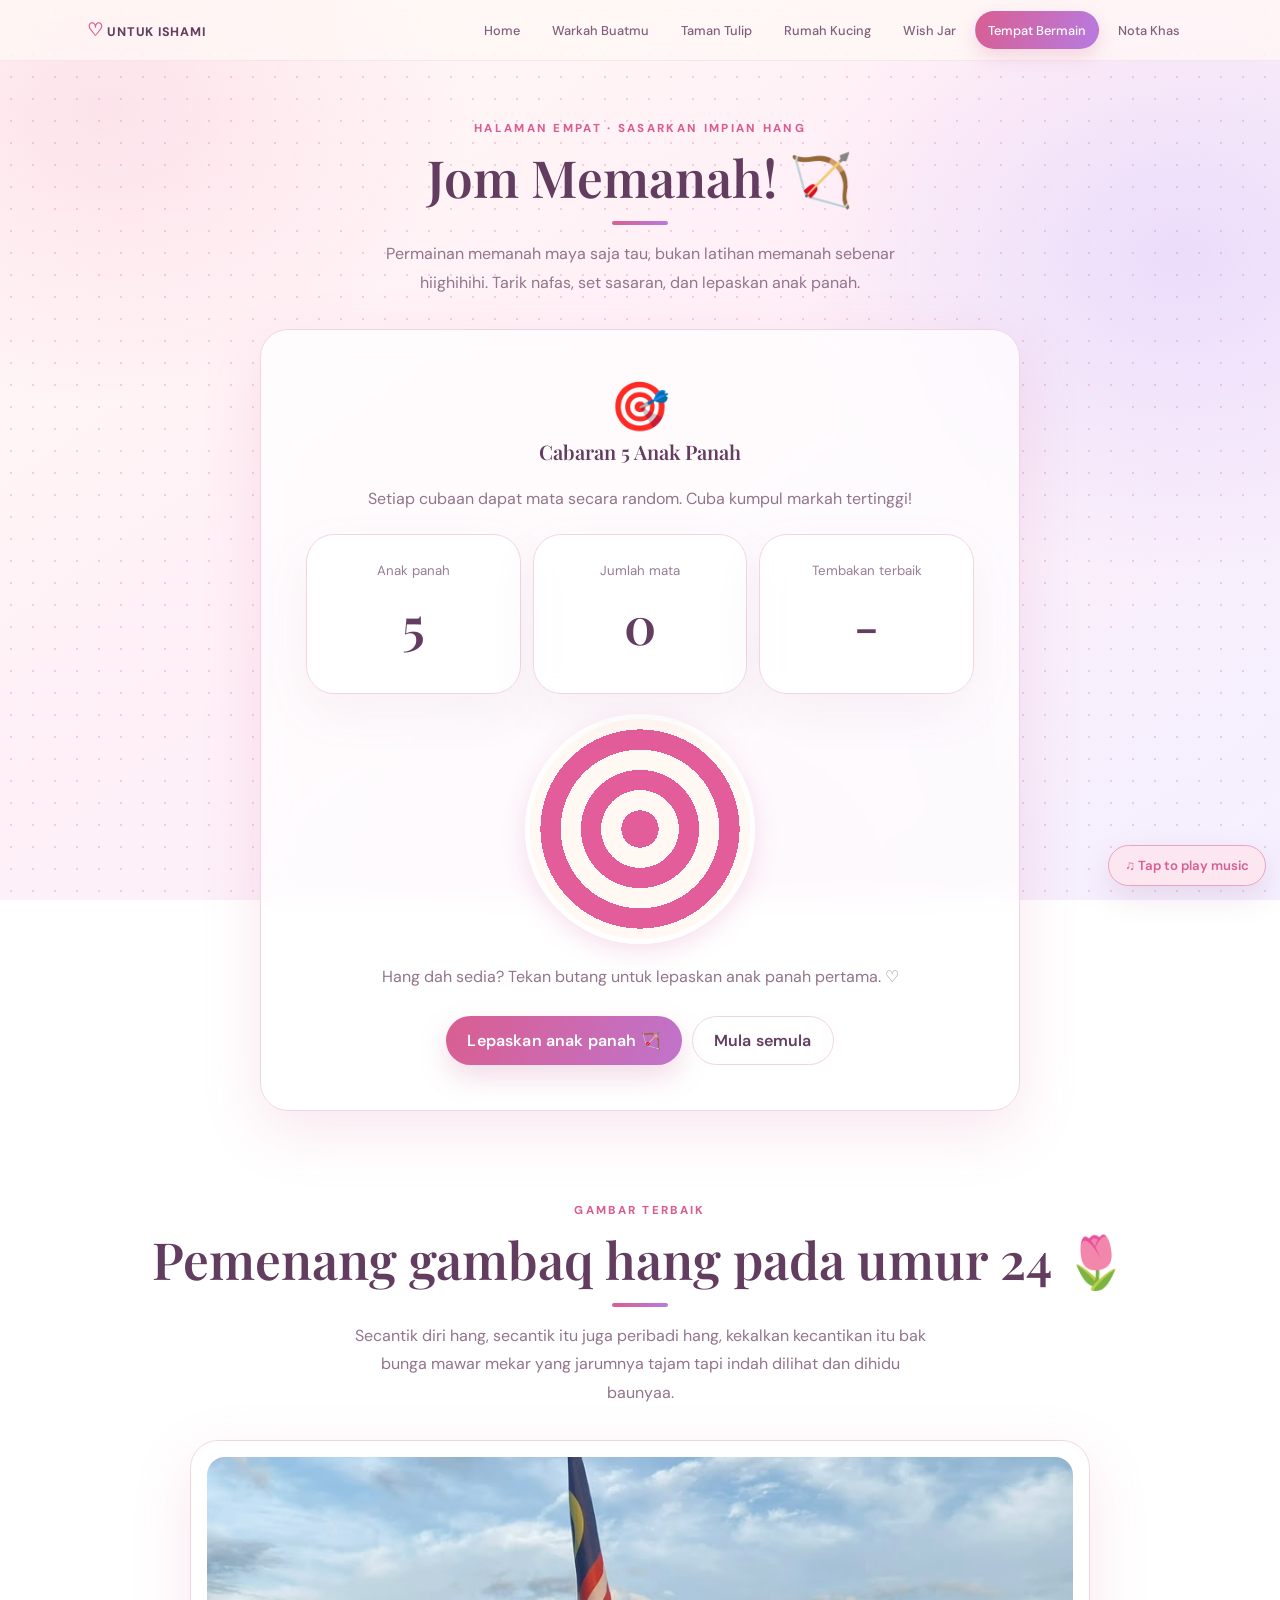
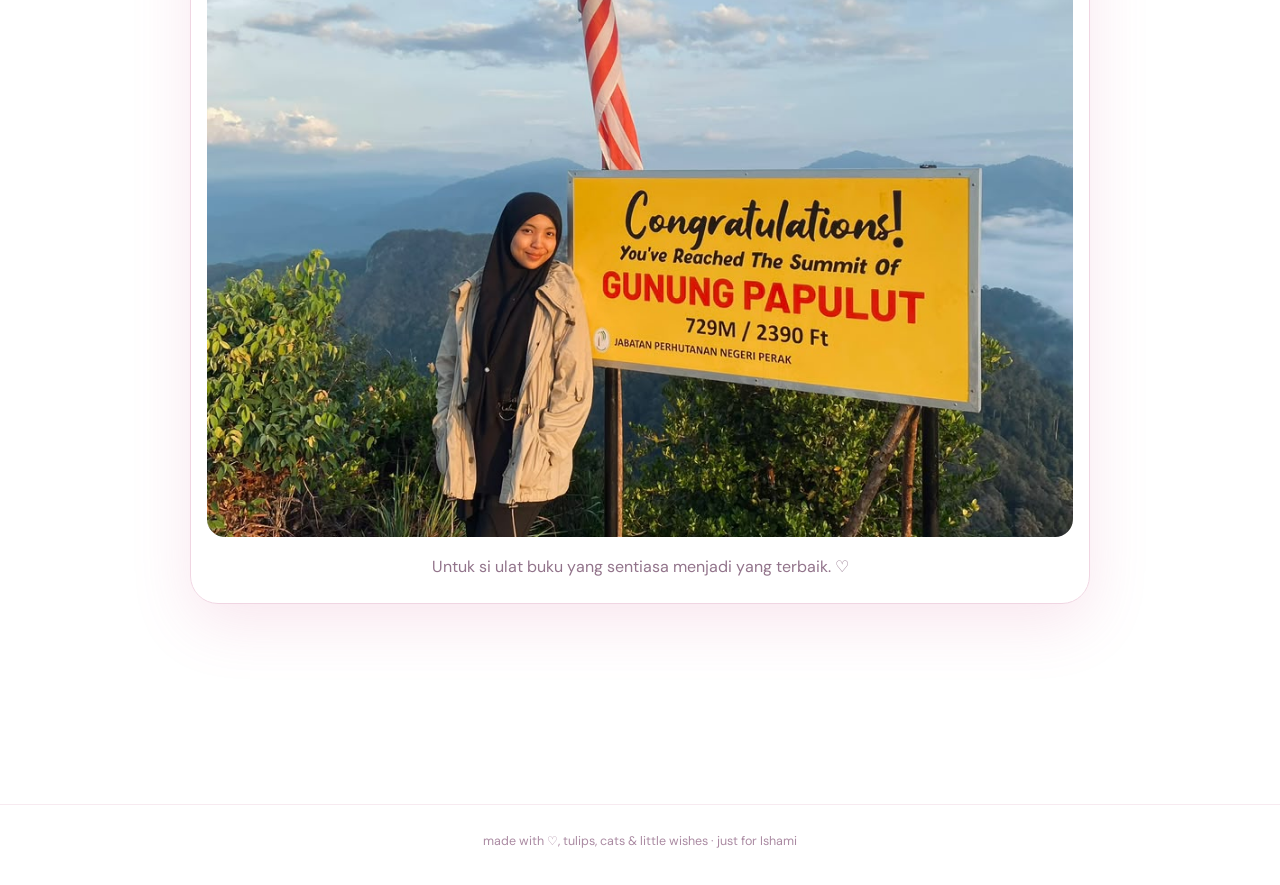
==== commit 462a73b1: "Add files via upload" ====
--- a/adventure.html
+++ b/adventure.html
@@ -9,7 +9,7 @@
   <div id="target" role="img" aria-label="Sasaran memanah dengan lima gelang warna" style="width:min(230px,65vw);aspect-ratio:1;border-radius:50%;margin:1.2rem auto;background:radial-gradient(circle,#e35d9b 0 12%,#fff8f3 12% 25%,#e35d9b 25% 38%,#fff8f3 38% 51%,#e35d9b 51% 64%,#fff8f3 64% 77%,#d9a0e5 77% 100%);border:5px solid #fff;box-shadow:0 8px 25px #d56ba433;display:grid;place-items:center"><span id="shotMark" style="font-size:2rem;opacity:0">🏹</span></div>
   <p id="archeryMessage" aria-live="polite" class="muted">Hang dah sedia? Tekan butang untuk lepaskan anak panah pertama. ♡</p><div class="actions" style="justify-content:center"><button class="btn" id="shootBtn" type="button">Lepaskan anak panah 🏹</button><button class="btn secondary" id="resetBtn" type="button">Mula semula</button></div>
  </section>
- <section class="section"><div class="section-head"><div class="kicker">gambar terbaik</div><h2>Pemenang gambaq hang pada umur 24 🌷</h2><p class="muted">Secantik diri hang, secantik itu juga peribadi hang, kekalkan kecantikan itu bak bunga mawar mekar yang jarumnya tajam tapi indah dilihat dan dihidu baunyaa.</p></div><figure class="panel" style="padding:clamp(.6rem,2vw,1rem);max-width:900px;margin:0 auto"><img src="images/archery-garden.png" alt="Busur dan anak panah berbulu merah jambu di taman bunga dengan sasaran memanah" loading="lazy" style="display:block;width:100%;height:auto;max-height:680px;object-fit:cover;border-radius:18px"><figcaption class="muted" style="text-align:center;padding:1rem .5rem .3rem">Untuk si pemanah yang berani mencuba perkara baharu. ♡</figcaption></figure></section>
+ <section class="section"><div class="section-head"><div class="kicker">gambar terbaik</div><h2>Pemenang gambaq hang pada umur 24 🌷</h2><p class="muted">Secantik diri hang, secantik itu juga peribadi hang, kekalkan kecantikan itu bak bunga mawar mekar yang jarumnya tajam tapi indah dilihat dan dihidu baunyaa.</p></div><figure class="panel" style="padding:clamp(.6rem,2vw,1rem);max-width:900px;margin:0 auto"><img src="images/archery-garden.jpeg" alt="taktau la seipa, i love gila this picture, the scenery and your prettiness solid and like both scenery membuatku kagum dan MasyaAllah cantiknyaaaa" loading="lazy" style="display:block;width:100%;height:auto;max-height:680px;object-fit:cover;border-radius:18px"><figcaption class="muted" style="text-align:center;padding:1rem .5rem .3rem">Untuk si ulat buku yang sentiasa menjadi yang terbaik. ♡</figcaption></figure></section>
 </main><footer class="footer">made with ♡, tulips, cats & little wishes · just for Ishami</footer>
 <script>
 (()=>{let shots=0,total=0,best=0;const left=document.getElementById('arrowsLeft'),score=document.getElementById('archeryScore'),bestEl=document.getElementById('bestShot'),msg=document.getElementById('archeryMessage'),mark=document.getElementById('shotMark'),shoot=document.getElementById('shootBtn');const outcomes=[0,2,3,5,7,10];const words={0:'Tersasar sikit! Tak apa, pemanah hebat pun berlatih dulu. ♡',2:'Kena gelang luar! Sikit lagi, hang boleh buat.',3:'Cantik! Anak panah dah kena sasaran. 🎯',5:'Tepat! Bidikan yang elok tu!',7:'Wah, dekat dengan tengah! Hebatnya hang!',10:'BULLSEYE! Tepat di tengah! Padu sungguh! 💗'};function reset(){shots=0;total=0;best=0;left.textContent='5';score.textContent='0';bestEl.textContent='-';msg.textContent='Hang dah sedia? Tekan butang untuk lepaskan anak panah pertama. ♡';mark.style.opacity='0';shoot.disabled=false;shoot.textContent='Lepaskan anak panah 🏹'}shoot.addEventListener('click',()=>{if(shots>=5)return;shots++;const points=outcomes[Math.floor(Math.random()*outcomes.length)];total+=points;best=Math.max(best,points);left.textContent=5-shots;score.textContent=total;bestEl.textContent=best;mark.style.opacity='1';mark.textContent=points===10?'🎯':'🏹';msg.textContent='Tembakan '+shots+'/5 · '+words[points];if(shots===5){shoot.disabled=true;shoot.textContent='Cabaran selesai!';msg.textContent+=' Jumlah akhir hang: '+total+' mata. '+(total>=25?'Juara taman! 🏆':'Nak cuba lagi? Tekan mula semula. ♡')}});document.getElementById('resetBtn').addEventListener('click',reset);})();
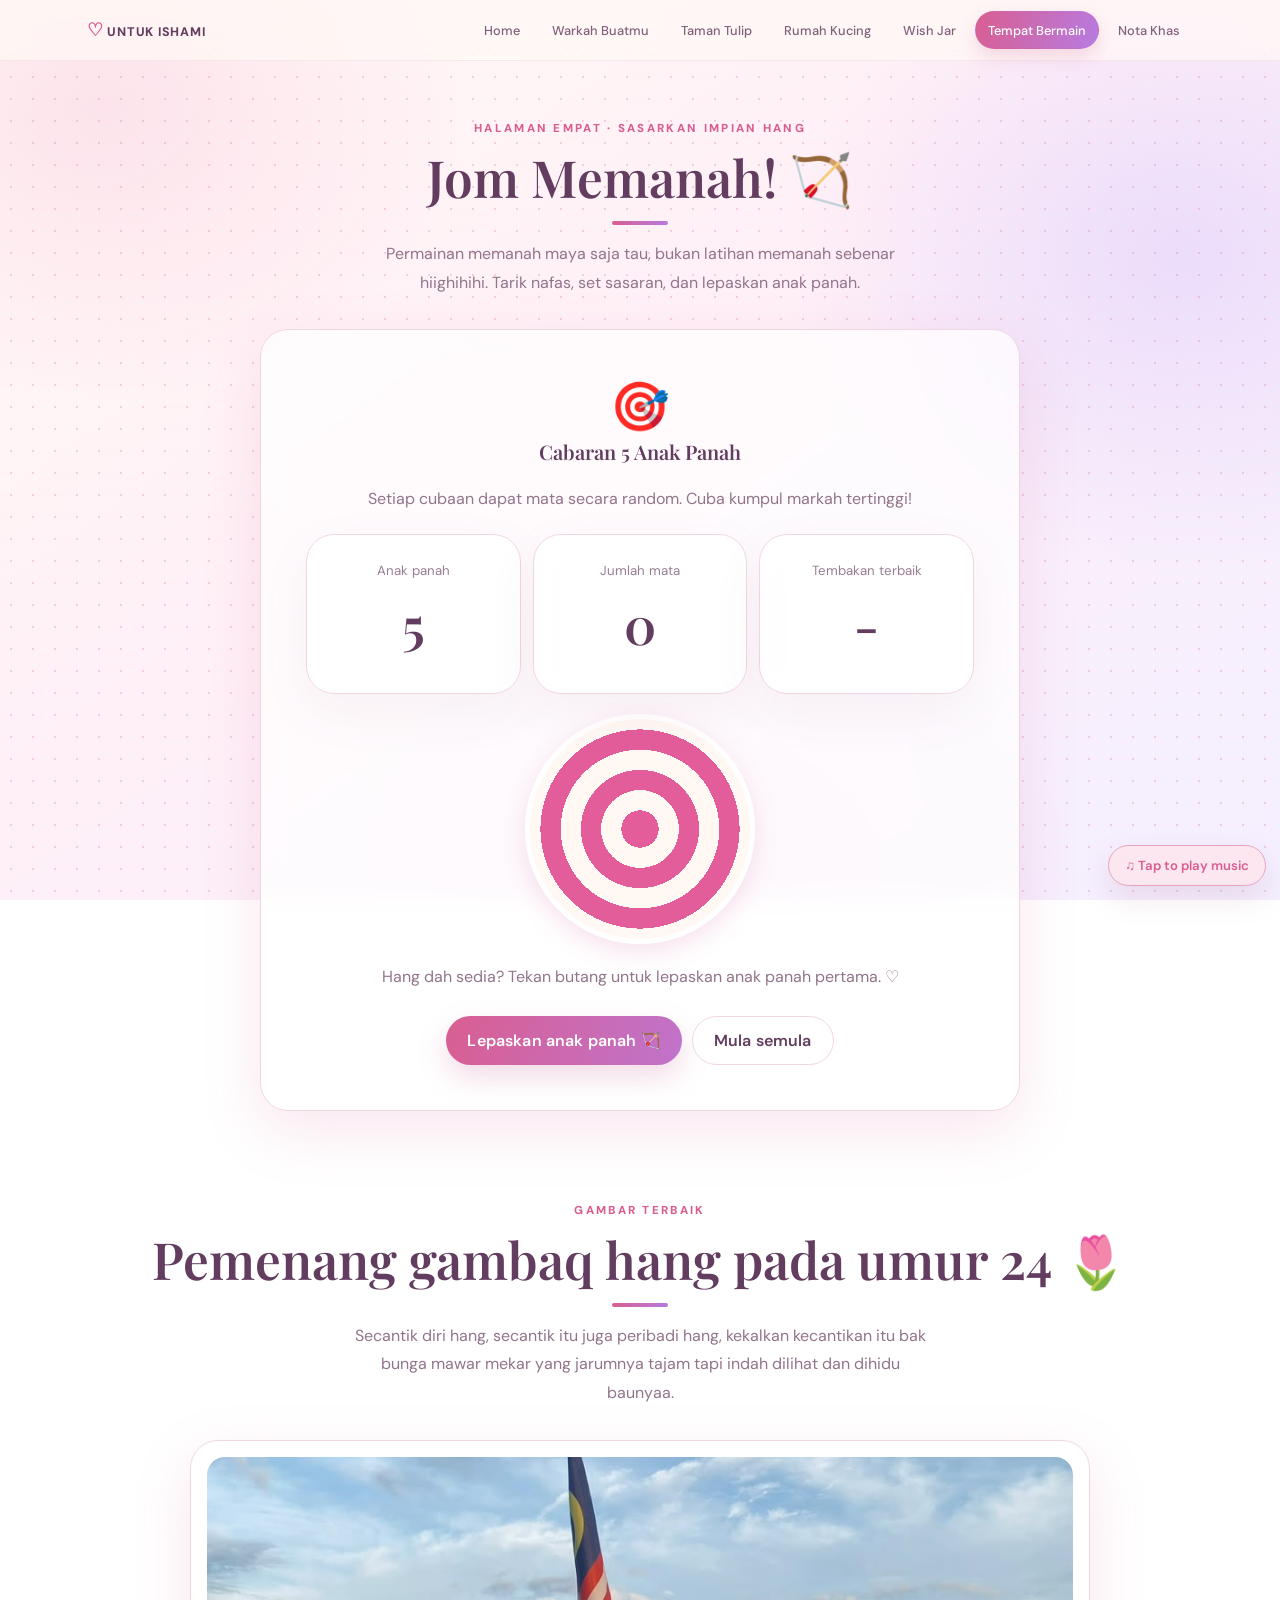
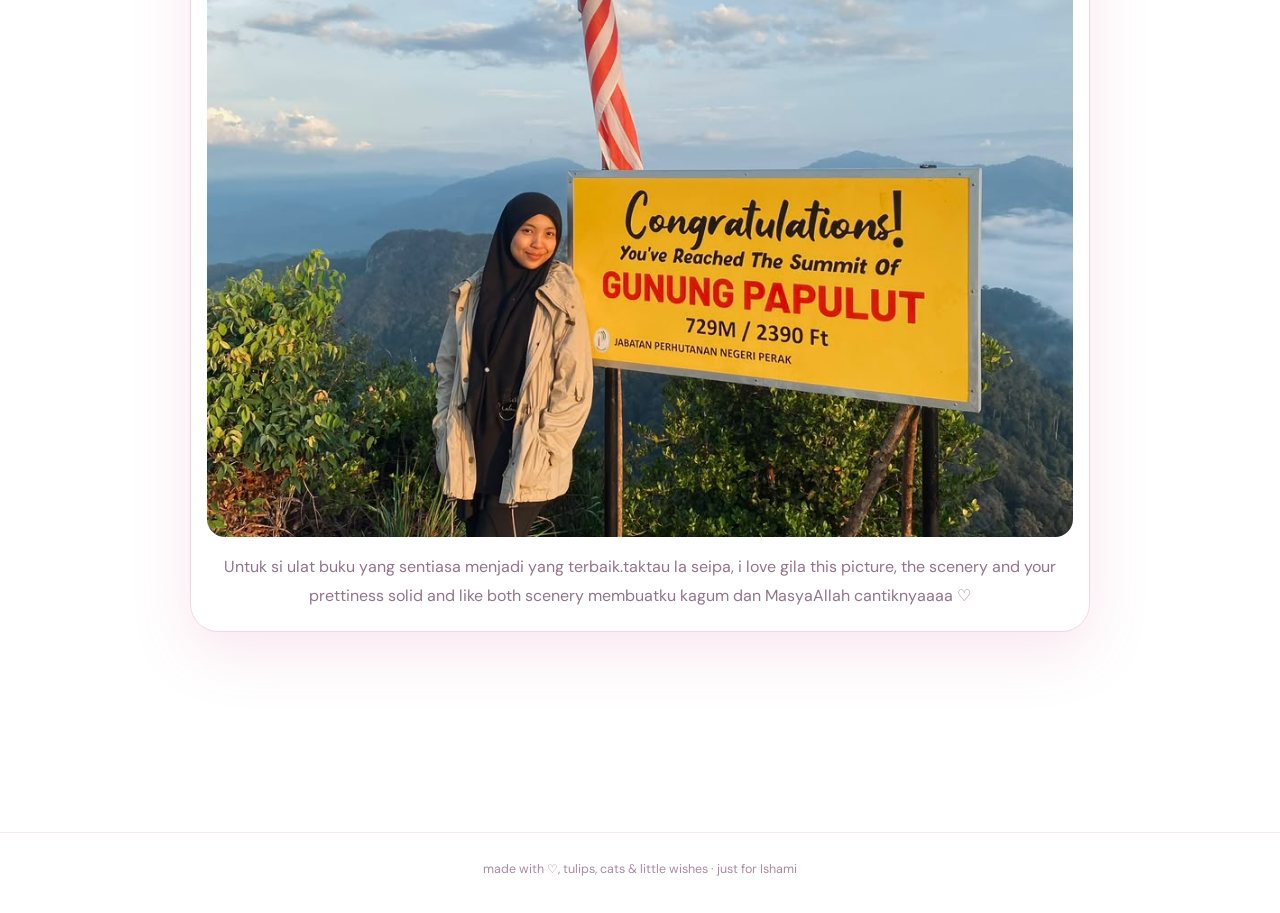
==== commit 55fd722e: "Add files via upload" ====
--- a/adventure.html
+++ b/adventure.html
@@ -9,7 +9,7 @@
   <div id="target" role="img" aria-label="Sasaran memanah dengan lima gelang warna" style="width:min(230px,65vw);aspect-ratio:1;border-radius:50%;margin:1.2rem auto;background:radial-gradient(circle,#e35d9b 0 12%,#fff8f3 12% 25%,#e35d9b 25% 38%,#fff8f3 38% 51%,#e35d9b 51% 64%,#fff8f3 64% 77%,#d9a0e5 77% 100%);border:5px solid #fff;box-shadow:0 8px 25px #d56ba433;display:grid;place-items:center"><span id="shotMark" style="font-size:2rem;opacity:0">🏹</span></div>
   <p id="archeryMessage" aria-live="polite" class="muted">Hang dah sedia? Tekan butang untuk lepaskan anak panah pertama. ♡</p><div class="actions" style="justify-content:center"><button class="btn" id="shootBtn" type="button">Lepaskan anak panah 🏹</button><button class="btn secondary" id="resetBtn" type="button">Mula semula</button></div>
  </section>
- <section class="section"><div class="section-head"><div class="kicker">gambar terbaik</div><h2>Pemenang gambaq hang pada umur 24 🌷</h2><p class="muted">Secantik diri hang, secantik itu juga peribadi hang, kekalkan kecantikan itu bak bunga mawar mekar yang jarumnya tajam tapi indah dilihat dan dihidu baunyaa.</p></div><figure class="panel" style="padding:clamp(.6rem,2vw,1rem);max-width:900px;margin:0 auto"><img src="images/archery-garden.jpeg" alt="taktau la seipa, i love gila this picture, the scenery and your prettiness solid and like both scenery membuatku kagum dan MasyaAllah cantiknyaaaa" loading="lazy" style="display:block;width:100%;height:auto;max-height:680px;object-fit:cover;border-radius:18px"><figcaption class="muted" style="text-align:center;padding:1rem .5rem .3rem">Untuk si ulat buku yang sentiasa menjadi yang terbaik. ♡</figcaption></figure></section>
+ <section class="section"><div class="section-head"><div class="kicker">gambar terbaik</div><h2>Pemenang gambaq hang pada umur 24 🌷</h2><p class="muted">Secantik diri hang, secantik itu juga peribadi hang, kekalkan kecantikan itu bak bunga mawar mekar yang jarumnya tajam tapi indah dilihat dan dihidu baunyaa.</p></div><figure class="panel" style="padding:clamp(.6rem,2vw,1rem);max-width:900px;margin:0 auto"><img src="images/archery-garden.jpeg" alt="taktau la seipa, i love gila this picture, the scenery and your prettiness solid and like both scenery membuatku kagum dan MasyaAllah cantiknyaaaa" loading="lazy" style="display:block;width:100%;height:auto;max-height:680px;object-fit:cover;border-radius:18px"><figcaption class="muted" style="text-align:center;padding:1rem .5rem .3rem">Untuk si ulat buku yang sentiasa menjadi yang terbaik.taktau la seipa, i love gila this picture, the scenery and your prettiness solid and like both scenery membuatku kagum dan MasyaAllah cantiknyaaaa ♡</figcaption></figure></section>
 </main><footer class="footer">made with ♡, tulips, cats & little wishes · just for Ishami</footer>
 <script>
 (()=>{let shots=0,total=0,best=0;const left=document.getElementById('arrowsLeft'),score=document.getElementById('archeryScore'),bestEl=document.getElementById('bestShot'),msg=document.getElementById('archeryMessage'),mark=document.getElementById('shotMark'),shoot=document.getElementById('shootBtn');const outcomes=[0,2,3,5,7,10];const words={0:'Tersasar sikit! Tak apa, pemanah hebat pun berlatih dulu. ♡',2:'Kena gelang luar! Sikit lagi, hang boleh buat.',3:'Cantik! Anak panah dah kena sasaran. 🎯',5:'Tepat! Bidikan yang elok tu!',7:'Wah, dekat dengan tengah! Hebatnya hang!',10:'BULLSEYE! Tepat di tengah! Padu sungguh! 💗'};function reset(){shots=0;total=0;best=0;left.textContent='5';score.textContent='0';bestEl.textContent='-';msg.textContent='Hang dah sedia? Tekan butang untuk lepaskan anak panah pertama. ♡';mark.style.opacity='0';shoot.disabled=false;shoot.textContent='Lepaskan anak panah 🏹'}shoot.addEventListener('click',()=>{if(shots>=5)return;shots++;const points=outcomes[Math.floor(Math.random()*outcomes.length)];total+=points;best=Math.max(best,points);left.textContent=5-shots;score.textContent=total;bestEl.textContent=best;mark.style.opacity='1';mark.textContent=points===10?'🎯':'🏹';msg.textContent='Tembakan '+shots+'/5 · '+words[points];if(shots===5){shoot.disabled=true;shoot.textContent='Cabaran selesai!';msg.textContent+=' Jumlah akhir hang: '+total+' mata. '+(total>=25?'Juara taman! 🏆':'Nak cuba lagi? Tekan mula semula. ♡')}});document.getElementById('resetBtn').addEventListener('click',reset);})();
